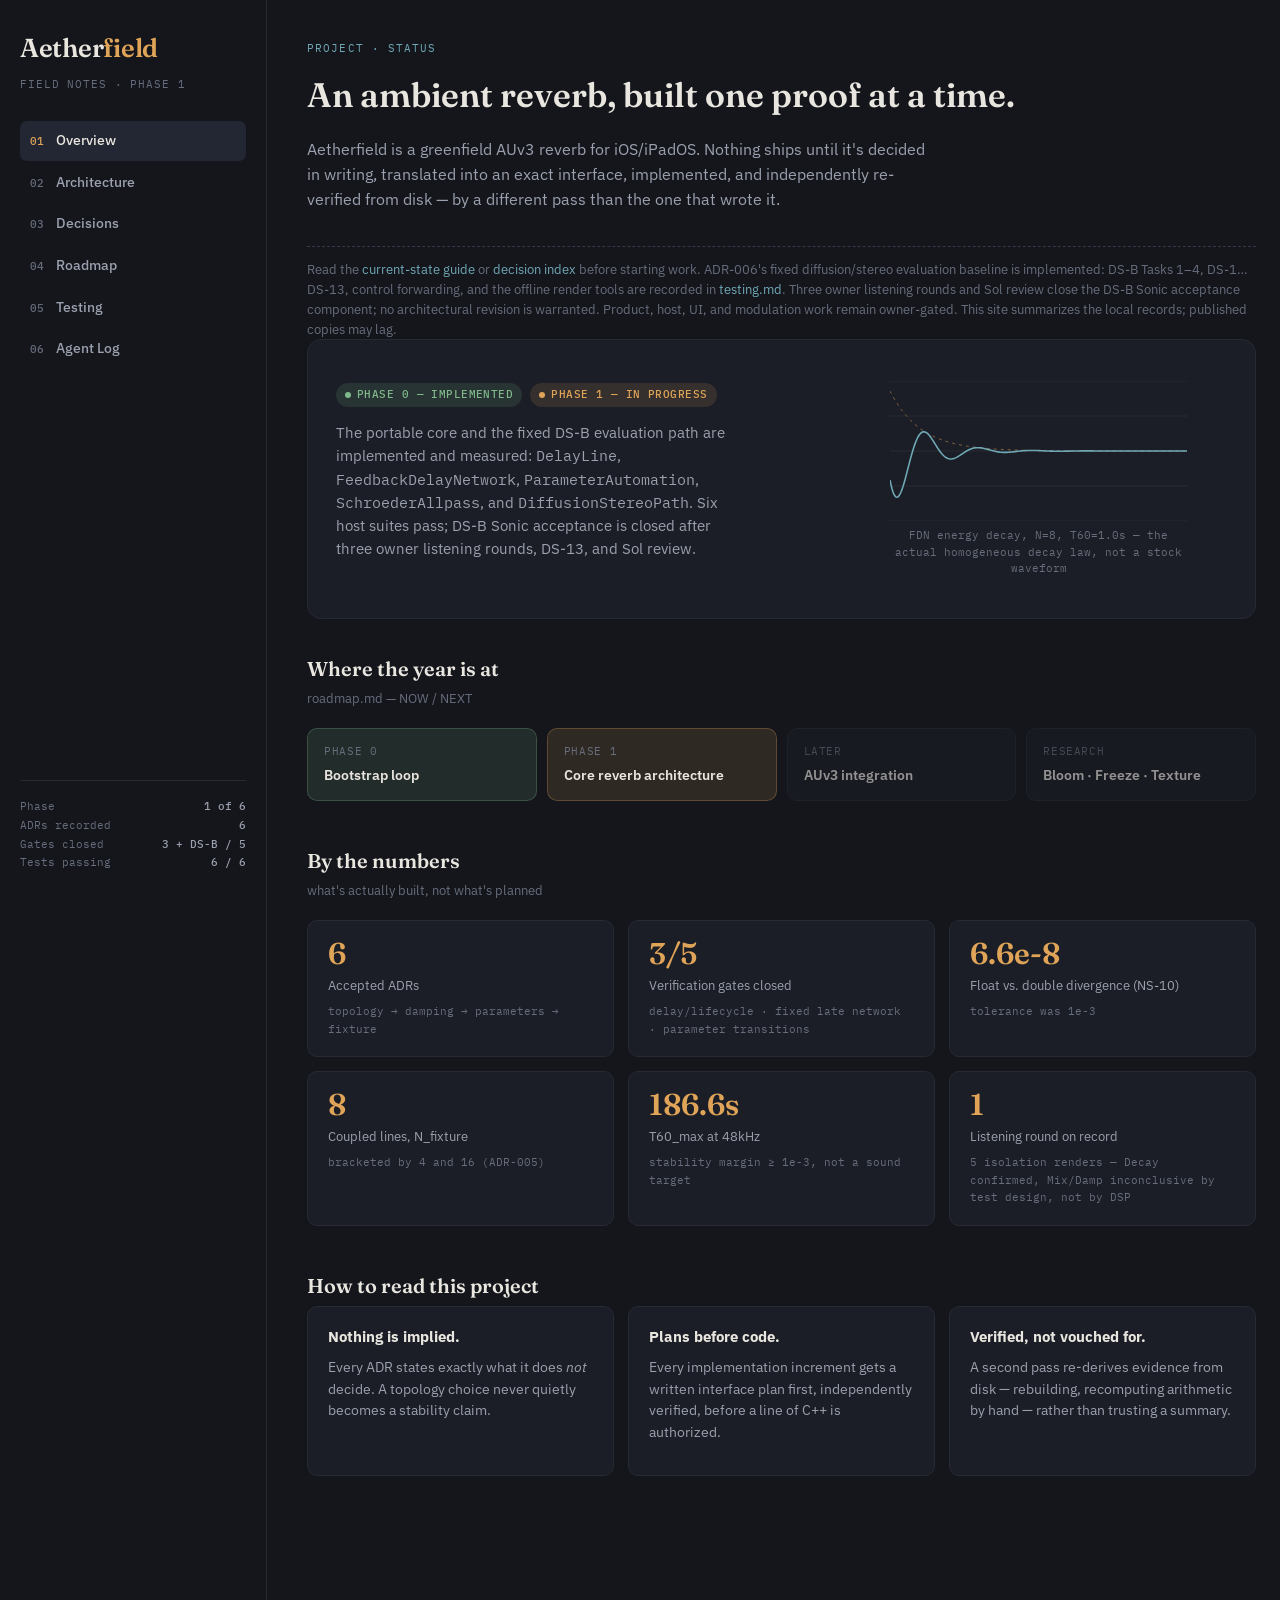
==== docs/site/index.html @ 1b927874 "docs: align gate progress labels" ====
<!doctype html><html><head><meta charset=utf8><meta name=viewport content="width=device-width,initial-scale=1,viewport-fit=cover"><style>:root{color-scheme:light;box-sizing:border-box;padding-top:env(safe-area-inset-top,0px);padding-bottom:env(safe-area-inset-bottom,0px)}html{scroll-padding-top:env(safe-area-inset-top,0px)}body{margin:0;padding:0;font:14px -apple-system,BlinkMacSystemFont,sans-serif;background:#faf9f5;color:#141413}img{max-width:100%}[hidden]:not([hidden=until-found i]){display:none!important}</style></head><body>
<title>Aetherfield Field Notes</title>
<style>
  @import url('https://fonts.googleapis.com/css2?family=Fraunces:opsz,wght@9..144,400..700&family=IBM+Plex+Sans:wght@400;500;600;700&family=IBM+Plex+Mono:wght@400;500;600&display=swap');

  :root {
    --bg: #14161c;
    --surface: #1b1e26;
    --surface-2: #232733;
    --border: #333949;
    --border-soft: #262a35;
    --text: #e9e6df;
    --text-dim: #9ba0ae;
    --text-faint: #676d7c;
    --accent: #e0a458;
    --accent-soft: #e0a45822;
    --accent-2: #6fa8b5;
    --accent-2-soft: #6fa8b522;
    --good: #7fb88a;
    --good-soft: #7fb88a22;
    --danger: #c97064;
    --danger-soft: #c9706422;
    --font-display: 'Fraunces', Georgia, serif;
    --font-body: 'IBM Plex Sans', -apple-system, BlinkMacSystemFont, sans-serif;
    --font-mono: 'IBM Plex Mono', 'SF Mono', Consolas, monospace;
  }

  /* This page commits to one dark, instrument-panel world; the palette above
     is the whole system, not a light-mode default swapped out. */

  * { box-sizing: border-box; }

  body {
    background: var(--bg);
    color: var(--text);
    font-family: var(--font-body);
    font-size: 15px;
    line-height: 1.6;
    padding: 0 16px;
    -webkit-font-smoothing: antialiased;
  }

  a { color: var(--accent-2); text-decoration: none; }
  a:hover { text-decoration: underline; }

  ::selection { background: var(--accent-soft); }

  code, .mono { font-family: var(--font-mono); }

  h1, h2, h3 { font-family: var(--font-display); font-weight: 600; text-wrap: balance; margin: 0; }

  .shell {
    max-width: 1280px;
    margin: 0 auto;
    display: grid;
    grid-template-columns: 250px 1fr;
    gap: 0;
    min-height: 100vh;
  }

  /* ---------- Sidebar ---------- */

  .sidebar {
    padding: 28px 20px 28px 4px;
    display: flex;
    flex-direction: column;
    gap: 28px;
    position: sticky;
    top: env(safe-area-inset-top, 0px);
    align-self: start;
    height: 100vh;
    overflow-y: auto;
  }

  .brand {
    display: flex;
    flex-direction: column;
    gap: 6px;
  }

  .brand .mark {
    font-family: var(--font-display);
    font-size: 26px;
    font-weight: 600;
    letter-spacing: -0.01em;
  }

  .brand .mark em {
    font-style: normal;
    color: var(--accent);
  }

  .brand .tag {
    font-family: var(--font-mono);
    font-size: 11px;
    color: var(--text-faint);
    text-transform: uppercase;
    letter-spacing: 0.08em;
  }

  nav.pages {
    display: flex;
    flex-direction: column;
    gap: 2px;
  }

  nav.pages button {
    all: unset;
    cursor: pointer;
    display: flex;
    align-items: baseline;
    gap: 10px;
    padding: 9px 10px;
    border-radius: 7px;
    color: var(--text-dim);
    font-size: 13.5px;
    font-weight: 500;
    transition: background 0.12s, color 0.12s;
  }

  nav.pages button .n {
    font-family: var(--font-mono);
    font-size: 11px;
    color: var(--text-faint);
    width: 16px;
  }

  nav.pages button:hover { background: var(--surface); color: var(--text); }
  nav.pages button[aria-current="true"] {
    background: var(--surface-2);
    color: var(--text);
  }
  nav.pages button[aria-current="true"] .n { color: var(--accent); }

  .sidebar-foot {
    margin-top: auto;
    font-family: var(--font-mono);
    font-size: 11px;
    color: var(--text-faint);
    line-height: 1.7;
    padding-top: 16px;
    border-top: 1px solid var(--border-soft);
  }

  .sidebar-foot .stat { display: flex; justify-content: space-between; gap: 8px; }
  .sidebar-foot .stat b { color: var(--text-dim); font-weight: 500; }

  /* ---------- Main ---------- */

  main {
    padding: 40px 8px 80px 40px;
    border-left: 1px solid var(--border-soft);
    min-width: 0;
  }

  .page { display: none; }
  .page.active { display: block; animation: rise 0.35s ease both; }

  @keyframes rise {
    from { opacity: 0; transform: translateY(6px); }
    to { opacity: 1; transform: translateY(0); }
  }
  @media (prefers-reduced-motion: reduce) {
    .page.active { animation: none; }
  }

  .eyebrow {
    font-family: var(--font-mono);
    font-size: 11px;
    text-transform: uppercase;
    letter-spacing: 0.1em;
    color: var(--accent-2);
    margin-bottom: 10px;
  }

  .page > h1 { font-size: 34px; margin-bottom: 10px; }
  .page > .lede { color: var(--text-dim); max-width: 62ch; font-size: 15.5px; margin-bottom: 34px; }

  section.block { margin-bottom: 44px; }
  section.block > h2 { font-size: 20px; margin-bottom: 4px; }
  section.block > .sub { color: var(--text-faint); font-size: 13px; margin-bottom: 18px; }

  /* ---------- Reusable bits ---------- */

  .pill {
    display: inline-flex;
    align-items: center;
    gap: 6px;
    font-family: var(--font-mono);
    font-size: 11px;
    font-weight: 500;
    padding: 3px 9px;
    border-radius: 100px;
    text-transform: uppercase;
    letter-spacing: 0.04em;
    white-space: nowrap;
  }
  .pill.good { background: var(--good-soft); color: var(--good); }
  .pill.pending { background: var(--accent-soft); color: var(--accent); }
  .pill.deferred { background: var(--danger-soft); color: var(--danger); }
  .pill.neutral { background: var(--surface-2); color: var(--text-dim); }
  .pill::before { content: ''; width: 6px; height: 6px; border-radius: 50%; background: currentColor; }

  .grid {
    display: grid;
    gap: 14px;
  }
  .grid.cols-3 { grid-template-columns: repeat(3, 1fr); }
  .grid.cols-2 { grid-template-columns: repeat(2, 1fr); }

  .card {
    background: var(--surface);
    border: 1px solid var(--border-soft);
    border-radius: 10px;
    padding: 18px 20px;
  }

  .stat-tile .num {
    font-family: var(--font-display);
    font-size: 30px;
    font-weight: 600;
    color: var(--accent);
    line-height: 1;
    margin-bottom: 6px;
    font-variant-numeric: tabular-nums;
  }
  .stat-tile .label { font-size: 12.5px; color: var(--text-dim); }
  .stat-tile .detail { font-family: var(--font-mono); font-size: 11px; color: var(--text-faint); margin-top: 8px; }

  table { width: 100%; border-collapse: collapse; font-size: 13.5px; }
  th {
    text-align: left;
    font-family: var(--font-mono);
    font-size: 10.5px;
    text-transform: uppercase;
    letter-spacing: 0.06em;
    color: var(--text-faint);
    font-weight: 500;
    padding: 0 12px 10px;
    border-bottom: 1px solid var(--border);
  }
  td { padding: 11px 12px; border-bottom: 1px solid var(--border-soft); vertical-align: top; }
  tr:last-child td { border-bottom: none; }
  .table-wrap { overflow-x: auto; border: 1px solid var(--border-soft); border-radius: 10px; background: var(--surface); }
  .table-wrap table { min-width: 560px; }

  /* ---------- Overview hero ---------- */

  .hero {
    background: var(--surface);
    border: 1px solid var(--border-soft);
    border-radius: 14px;
    padding: 26px 28px;
    margin-bottom: 34px;
    display: grid;
    grid-template-columns: 1.3fr 1fr;
    gap: 24px;
    align-items: center;
  }
  .hero-copy .status-line { display: flex; gap: 8px; align-items: center; margin-bottom: 14px; flex-wrap: wrap; }
  .hero-copy p { color: var(--text-dim); font-size: 14.5px; max-width: 46ch; }
  .hero canvas { width: 100%; height: 140px; display: block; }
  .hero-scope figcaption { font-family: var(--font-mono); font-size: 10.5px; color: var(--text-faint); margin-top: 6px; text-align: center; }

  /* ---------- ADR cards ---------- */

  .adr {
    border: 1px solid var(--border-soft);
    background: var(--surface);
    border-radius: 12px;
    padding: 20px 22px;
    margin-bottom: 14px;
  }
  .adr-head { display: flex; justify-content: space-between; align-items: baseline; gap: 14px; margin-bottom: 10px; flex-wrap: wrap; }
  .adr-head .id { font-family: var(--font-mono); color: var(--accent); font-size: 13px; font-weight: 600; }
  .adr-head h3 { font-size: 17px; flex: 1; min-width: 200px; }
  .adr .decision { font-size: 14px; color: var(--text); margin-bottom: 12px; }
  .adr .decision b { color: var(--accent-2); font-weight: 600; }
  .adr-meta { display: flex; gap: 18px; flex-wrap: wrap; font-family: var(--font-mono); font-size: 11.5px; color: var(--text-faint); }
  .adr-meta span b { color: var(--text-dim); font-weight: 500; }

  /* ---------- Roles ---------- */

  .roles { display: grid; grid-template-columns: repeat(4, 1fr); gap: 14px; }
  .role-card { border: 1px solid var(--border-soft); background: var(--surface); border-radius: 12px; padding: 18px; border-top: 3px solid var(--role-color, var(--accent)); }
  .role-card h3 { font-size: 16px; margin-bottom: 4px; }
  .role-card .role-tag { font-family: var(--font-mono); font-size: 10.5px; color: var(--text-faint); text-transform: uppercase; letter-spacing: 0.05em; margin-bottom: 10px; }
  .role-card p { font-size: 13px; color: var(--text-dim); margin: 0 0 12px; }
  .role-model {
    display: flex; align-items: center; justify-content: space-between; gap: 8px;
    font-family: var(--font-mono); font-size: 11px;
    background: var(--surface-2); border: 1px solid var(--border-soft);
    border-radius: 7px; padding: 7px 10px; margin-top: auto;
  }
  .role-model .m-name { color: var(--text); font-weight: 600; }
  .role-model .m-effort { color: var(--role-color, var(--accent)); font-size: 10px; text-transform: uppercase; letter-spacing: 0.04em; }
  .role-card { display: flex; flex-direction: column; }

  .mermaid { background: transparent !important; }

  /* ---------- Timeline (agent log) ---------- */

  .timeline { display: flex; flex-direction: column; }
  .tl-item {
    display: grid;
    grid-template-columns: 90px 20px 1fr;
    gap: 4px;
  }
  .tl-item .tl-date { font-family: var(--font-mono); font-size: 11px; color: var(--text-faint); padding-top: 3px; }
  .tl-rail { display: flex; flex-direction: column; align-items: center; }
  .tl-dot { width: 9px; height: 9px; border-radius: 50%; background: var(--accent-2); margin-top: 5px; flex-shrink: 0; }
  .tl-line { width: 1px; flex: 1; background: var(--border); margin-top: 2px; }
  .tl-item:last-child .tl-line { display: none; }
  .tl-body { padding-bottom: 22px; }
  .tl-body .title { font-size: 14px; font-weight: 500; margin-bottom: 6px; }
  .tl-body .roles-line { font-family: var(--font-mono); font-size: 11.5px; color: var(--text-faint); margin-bottom: 4px; }
  .tl-body .roles-line .sol { color: #c98ad9; }
  .tl-body .roles-line .terra { color: var(--accent-2); }
  .tl-body .roles-line .luna { color: var(--good); }
  .tl-body .roles-line .astra { color: var(--accent); }
  .tl-body .metrics { font-family: var(--font-mono); font-size: 11px; color: var(--text-faint); }
  .tl-body .commit {
    font-family: var(--font-mono);
    font-size: 10.5px;
    color: var(--text-faint);
    background: var(--surface-2);
    padding: 1px 6px;
    border-radius: 4px;
  }

  .phase-track { display: flex; gap: 10px; margin-bottom: 24px; }
  .phase-node { flex: 1; border-radius: 10px; padding: 14px 16px; border: 1px solid var(--border-soft); position: relative; }
  .phase-node.done { background: var(--good-soft); border-color: #7fb88a44; }
  .phase-node.active { background: var(--accent-soft); border-color: #e0a45844; }
  .phase-node.future { background: var(--surface); opacity: 0.6; }
  .phase-node .pn-label { font-family: var(--font-mono); font-size: 10.5px; text-transform: uppercase; letter-spacing: 0.06em; color: var(--text-faint); margin-bottom: 4px; }
  .phase-node .pn-title { font-size: 14px; font-weight: 600; }

  blockquote {
    margin: 14px 0;
    padding: 10px 16px;
    border-left: 2px solid var(--accent-2);
    background: var(--surface);
    color: var(--text-dim);
    font-size: 13.5px;
    border-radius: 0 8px 8px 0;
  }

  .note {
    font-size: 12.5px;
    color: var(--text-faint);
    border-top: 1px dashed var(--border);
    padding-top: 12px;
    margin-top: 18px;
  }

  /* ---------- Gate progress bar (roadmap) ---------- */

  .gate-progress { display: flex; gap: 6px; margin-bottom: 10px; }
  .gate-seg { flex: 1; height: 34px; border-radius: 7px; display: flex; align-items: center; justify-content: center;
    font-family: var(--font-mono); font-size: 10px; text-align: center; padding: 0 4px; line-height: 1.2; }
  .gate-seg.closed { background: var(--good-soft); color: var(--good); border: 1px solid #7fb88a44; }
  .gate-seg.partial { background: var(--accent-soft); color: var(--accent); border: 1px solid #e0a45844; }
  .gate-seg.open { background: var(--surface); color: var(--text-faint); border: 1px solid var(--border-soft); }
  .gate-progress-label { display: flex; justify-content: space-between; font-family: var(--font-mono); font-size: 10.5px; color: var(--text-faint); margin-bottom: 8px; }

  /* ---------- Decay-rate bars (testing) ---------- */

  .decay-bars { display: flex; align-items: flex-end; gap: 16px; height: 130px; padding: 0 6px 22px; position: relative; }
  .decay-bars .bar-col { flex: 1; display: flex; flex-direction: column; align-items: center; justify-content: flex-end; height: 100%; position: relative; }
  .decay-bars .bar { width: 100%; max-width: 46px; background: linear-gradient(180deg, var(--accent-2), var(--accent-2-soft)); border-radius: 5px 5px 0 0; }
  .decay-bars .bar-val { font-family: var(--font-mono); font-size: 10.5px; color: var(--text-dim); margin-bottom: 6px; }
  .decay-bars .bar-label { position: absolute; bottom: -20px; font-family: var(--font-mono); font-size: 10.5px; color: var(--text-faint); }

  /* ---------- Listening matrix (testing) ---------- */

  .listen-matrix { display: grid; grid-template-columns: repeat(5, 1fr); gap: 10px; }
  .listen-cell { border: 1px solid var(--border-soft); background: var(--surface); border-radius: 10px; padding: 12px 10px; text-align: center; }
  .listen-cell .lc-id { font-family: var(--font-mono); font-size: 10px; color: var(--text-faint); margin-bottom: 6px; }
  .listen-cell .lc-var { font-size: 12.5px; font-weight: 600; margin-bottom: 8px; }
  .listen-cell .lc-result { font-family: var(--font-mono); font-size: 10px; text-transform: uppercase; letter-spacing: 0.03em; padding: 3px 6px; border-radius: 5px; display: inline-block; }
  .listen-cell .lc-result.clear { background: var(--good-soft); color: var(--good); }
  .listen-cell .lc-result.subtle { background: var(--accent-soft); color: var(--accent); }
  .listen-cell.wide { grid-column: span 1; }

  @media (max-width: 860px) {
    .shell { grid-template-columns: 1fr; }
    .sidebar { position: relative; height: auto; padding: 20px 16px; }
    main { padding: 24px 4px 60px; border-left: none; border-top: 1px solid var(--border-soft); }
    .hero { grid-template-columns: 1fr; }
    .roles { grid-template-columns: repeat(2, 1fr); }
    .grid.cols-3 { grid-template-columns: 1fr 1fr; }
    .phase-track { flex-direction: column; }
    .listen-matrix { grid-template-columns: repeat(2, 1fr); }
    .decay-bars { gap: 8px; }
  }
  @media (max-width: 480px) {
    .roles { grid-template-columns: 1fr; }
    .grid.cols-3, .grid.cols-2 { grid-template-columns: 1fr; }
    .listen-matrix { grid-template-columns: 1fr 1fr; }
  }
</style>

<div class="shell">
  <aside class="sidebar">
    <div class="brand">
      <div class="mark">Aether<em>field</em></div>
      <div class="tag">Field Notes · Phase 1</div>
    </div>

    <nav class="pages" id="nav"></nav>

    <div class="sidebar-foot">
      <div class="stat"><span>Phase</span><b>1 of 6</b></div>
      <div class="stat"><span>ADRs recorded</span><b>6</b></div>
      <div class="stat"><span>Gates closed</span><b>3 + DS-B / 5</b></div>
      <div class="stat"><span>Tests passing</span><b>6 / 6</b></div>
    </div>
  </aside>

  <main>

    <!-- ============ OVERVIEW ============ -->
    <section class="page active" data-page="overview">
      <div class="eyebrow">Project · Status</div>
      <h1>An ambient reverb, built one proof at a time.</h1>
      <p class="lede">Aetherfield is a greenfield AUv3 reverb for iOS/iPadOS. Nothing ships until it's decided in writing, translated into an exact interface, implemented, and independently re-verified from disk — by a different pass than the one that wrote it.</p>

      <div class="note">Read the <a href="../start-here.md">current-state guide</a> or
        <a href="../decisions/index.md">decision index</a> before starting work.
        ADR-006's fixed diffusion/stereo evaluation baseline is implemented:
        DS-B Tasks 1–4, DS-1…DS-13, control forwarding, and the offline render
        tools are recorded in <a href="../testing.md">testing.md</a>. Three owner
        listening rounds and Sol review close the DS-B Sonic acceptance component;
        no architectural revision is warranted. Product, host, UI, and modulation
        work remain owner-gated.
        This site summarizes the local records; published copies may lag.</div>

      <div class="hero">
        <div class="hero-copy">
          <div class="status-line">
            <span class="pill good">Phase 0 — implemented</span>
            <span class="pill pending">Phase 1 — in progress</span>
          </div>
          <p>The portable core and the fixed DS-B evaluation path are implemented and measured: <code>DelayLine</code>, <code>FeedbackDelayNetwork</code>, <code>ParameterAutomation</code>, <code>SchroederAllpass</code>, and <code>DiffusionStereoPath</code>. Six host suites pass; DS-B Sonic acceptance is closed after three owner listening rounds, DS-13, and Sol review.</p>
        </div>
        <figure class="hero-scope">
          <canvas id="decayCanvas" width="600" height="280"></canvas>
          <figcaption>FDN energy decay, N=8, T60=1.0s — the actual homogeneous decay law, not a stock waveform</figcaption>
        </figure>
      </div>

      <section class="block">
        <h2>Where the year is at</h2>
        <div class="sub">roadmap.md — NOW / NEXT</div>
        <div class="phase-track">
          <div class="phase-node done">
            <div class="pn-label">Phase 0</div>
            <div class="pn-title">Bootstrap loop</div>
          </div>
          <div class="phase-node active">
            <div class="pn-label">Phase 1</div>
            <div class="pn-title">Core reverb architecture</div>
          </div>
          <div class="phase-node future">
            <div class="pn-label">Later</div>
            <div class="pn-title">AUv3 integration</div>
          </div>
          <div class="phase-node future">
            <div class="pn-label">Research</div>
            <div class="pn-title">Bloom · Freeze · Texture</div>
          </div>
        </div>
      </section>

      <section class="block">
        <h2>By the numbers</h2>
        <div class="sub">what's actually built, not what's planned</div>
        <div class="grid cols-3">
          <div class="card stat-tile">
            <div class="num">6</div>
            <div class="label">Accepted ADRs</div>
            <div class="detail">topology → damping → parameters → fixture</div>
          </div>
          <div class="card stat-tile">
            <div class="num">3/5</div>
            <div class="label">Verification gates closed</div>
            <div class="detail">delay/lifecycle · fixed late network · parameter transitions</div>
          </div>
          <div class="card stat-tile">
            <div class="num">6.6e-8</div>
            <div class="label">Float vs. double divergence (NS-10)</div>
            <div class="detail">tolerance was 1e-3</div>
          </div>
          <div class="card stat-tile">
            <div class="num">8</div>
            <div class="label">Coupled lines, N_fixture</div>
            <div class="detail">bracketed by 4 and 16 (ADR-005)</div>
          </div>
          <div class="card stat-tile">
            <div class="num">186.6s</div>
            <div class="label">T60_max at 48kHz</div>
            <div class="detail">stability margin ≥ 1e-3, not a sound target</div>
          </div>
          <div class="card stat-tile">
            <div class="num">1</div>
            <div class="label">Listening round on record</div>
            <div class="detail">5 isolation renders — Decay confirmed, Mix/Damp inconclusive by test design, not by DSP</div>
          </div>
        </div>
      </section>

      <section class="block">
        <h2>How to read this project</h2>
        <div class="grid cols-3">
          <div class="card">
            <b>Nothing is implied.</b>
            <p style="color:var(--text-dim); font-size:13.5px; margin-top:8px;">Every ADR states exactly what it does <em>not</em> decide. A topology choice never quietly becomes a stability claim.</p>
          </div>
          <div class="card">
            <b>Plans before code.</b>
            <p style="color:var(--text-dim); font-size:13.5px; margin-top:8px;">Every implementation increment gets a written interface plan first, independently verified, before a line of C++ is authorized.</p>
          </div>
          <div class="card">
            <b>Verified, not vouched for.</b>
            <p style="color:var(--text-dim); font-size:13.5px; margin-top:8px;">A second pass re-derives evidence from disk — rebuilding, recomputing arithmetic by hand — rather than trusting a summary.</p>
          </div>
        </div>
      </section>
    </section>

    <!-- ============ ARCHITECTURE ============ -->
    <section class="page" data-page="architecture">
      <div class="eyebrow">System · Roles</div>
      <h1>Four roles, one accountable line.</h1>
      <p class="lede">Astra, Sol, Terra and Luna are a division of responsibility, not a product name or a vendor binding — any capable model can execute a role, matched to what that role's mistakes would cost.</p>

      <section class="block">
        <h2>The roster</h2>
        <div class="sub">docs/architecture.md + AETHERFIELD_SPEC.md §7 — recommended model/effort mapping, current as of this writing, not a permanent binding</div>
        <div class="roles">
          <div class="role-card" style="--role-color:#e0a458">
            <h3>Astra</h3>
            <div class="role-tag">Technical director</div>
            <p>Orchestration, cross-domain synthesis, scope gatekeeping, reconciling the other three roles' outputs — not a uniformly narrow job.</p>
            <div class="role-model"><span class="m-name">Fable 5.1</span><span class="m-effort">Orchestration-matched</span></div>
          </div>
          <div class="role-card" style="--role-color:#c98ad9">
            <h3>Sol</h3>
            <div class="role-tag">Architect · critical review</div>
            <p>Makes the architectural, safety-consequential calls — topology, stability proofs, numerical bounds.</p>
            <div class="role-model"><span class="m-name">Opus 5</span><span class="m-effort">Highest</span></div>
          </div>
          <div class="role-card" style="--role-color:#6fa8b5">
            <h3>Terra</h3>
            <div class="role-tag">Default engineer</div>
            <p>Translates Sol's decisions into exact, buildable interfaces and implements them.</p>
            <div class="role-model"><span class="m-name">Sonnet 5</span><span class="m-effort">Standard</span></div>
          </div>
          <div class="role-card" style="--role-color:#7fb88a">
            <h3>Luna</h3>
            <div class="role-tag">Independent verification</div>
            <p>Rebuilds from a clean directory, re-derives arithmetic, checks claims against files on disk.</p>
            <div class="role-model"><span class="m-name">Haiku 4.5</span><span class="m-effort">Light / fast</span></div>
          </div>
        </div>
      </section>

      <section class="block">
        <h2>The decision pipeline</h2>
        <div class="sub">every implemented component takes the same four steps</div>
        <pre class="mermaid">
flowchart LR
  A["Sol decides<br/>(ADR, accepted)"] --> B["Terra plans<br/>(exact interface)"]
  B --> C["Luna verifies<br/>the plan"]
  C --> D{"Owner<br/>authorizes?"}
  D -- yes --> E["Terra implements"]
  E --> F["Luna independently<br/>rebuilds &amp; verifies"]
  F --> G["Owner authorizes<br/>the commit"]
  D -. no .-> H["Stays a plan"]
        </pre>
      </section>

      <section class="block">
        <h2>Current signal path</h2>
        <div class="sub">docs/architecture.md — solid = implemented, dashed = deferred</div>
        <pre class="mermaid">
flowchart LR
    TEST["Host tests"] --> DSP["C++ DSP library:<br/>GainProcessor, DelayLine,<br/>FeedbackDelayNetwork,<br/>ParameterAutomation"]
    RENDER["Offline renderers"] --> DSP
    DSP --> PCM["Processed samples"]
    PCM --> WRITER["Renderer-owned<br/>WAV writer"]
    WRITER --> WAV["PCM WAV artifact"]
    DIFF["DiffusionStereoPath:<br/>input/output diffusion + stereo taps"] --> DSP
    FUTURE["AUv3 integration<br/>(deferred)"] -.-> DSP
    UI["UI + parameter comms<br/>(deferred)"] -.-> FUTURE
        </pre>
      </section>

      <section class="block">
        <h2>What's deliberately absent</h2>
        <p style="color:var(--text-dim); font-size:14px; max-width:60ch;">Modulation of any kind, the AUv3 wrapper, presets, external DSP dependencies, and a product signal path. The fixed diffusion/stereo route is an implemented evaluation baseline, not authorization to ship host or product behavior.</p>
      </section>
    </section>

    <!-- ============ DECISIONS ============ -->
    <section class="page" data-page="decisions">
      <div class="eyebrow">Architecture · Decision Records</div>
      <h1>Six decisions, with implementation tracked separately.</h1>
      <p class="lede">Durable architectural memory. Each ADR states its alternatives, what it decided and why, and — just as deliberately — what it refuses to decide yet.</p>

      <div class="adr">
        <div class="adr-head">
          <span class="id">ADR-001</span>
          <h3>Portable C++ host loop; AUv3 framework deferred</h3>
          <span class="pill good">Accepted</span>
        </div>
        <div class="decision">Use <b>C++20 + CMake</b> for a portable static DSP library, CTest, and an offline WAV renderer — no third-party DSP dependency. The eventual AUv3 wrapper framework (native Apple APIs vs. JUCE) stays open.</div>
        <div class="adr-meta"><span><b>Rejected:</b> Xcode-only, SPM, JUCE-now</span><span><b>Why:</b> prove the engineering loop before committing to a deployment framework</span></div>
      </div>

      <div class="adr">
        <div class="adr-head">
          <span class="id">ADR-002</span>
          <h3>Late reverb network: FDN, orthogonal matrix, per-line damping</h3>
          <span class="pill good">Accepted</span>
        </div>
        <div class="decision">A <b>Feedback Delay Network</b> with a normalized Hadamard matrix beats Schroeder/Moorer comb+allpass, an allpass diffusion tank, and a general waveguide network — on echo-density growth, provable stability, and per-line frequency-dependent decay.</div>
        <div class="adr-meta"><span><b>Rejected:</b> comb+allpass, diffusion tank, general waveguide</span><span><b>Proves:</b> ‖ΓA‖₂ ≤ max(gᵢ) &lt; 1, for any delay lengths</span><span><b>Explicitly not proven:</b> that it sounds good, or that N=8 is final</span></div>
      </div>

      <div class="adr">
        <div class="adr-head">
          <span class="id">ADR-003</span>
          <h3>Damping filter, denormal handling, full-network lifecycle</h3>
          <span class="pill good">Accepted</span>
        </div>
        <div class="decision">A unity-DC-gain one-pole damping filter, bounded-real <b>by construction</b>. Denormals handled by a deterministic <code>ε = 1e-20</code> cutoff, not by relying on ARM's per-thread <code>FPCR.FZ</code> (which a host-created render thread doesn't inherit).</div>
        <div class="adr-meta"><span><b>Rejected:</b> first-order shelf, additive dither noise</span><span><b>Guarantees:</b> exact silence in bounded time</span><span><b>Names:</b> NS-1…NS-11, the fixed-network test gate</span></div>
      </div>

      <div class="adr">
        <div class="adr-head">
          <span class="id">ADR-004</span>
          <h3>Initial parameters: Mix, Decay, Damp — and the automation/modulation line</h3>
          <span class="pill good">Accepted</span>
        </div>
        <div class="decision">Three controls only. Decay is exponential (constant-JND), Damp is linear-dB, Mix is equal-power. A single-writer/single-reader atomic transport with a 20ms linear ramp — <b>automation is proven safe; modulation remains prohibited</b>, because no accepted control can reach the delay lengths or the matrix.</div>
        <div class="adr-meta"><span><b>Deferred:</b> Size, pre-delay, Mod Depth/Rate — 10 candidates in total</span><span><b>Names:</b> PT-1…PT-9, the parameter-transition test gate</span></div>
      </div>

      <div class="adr">
        <div class="adr-head">
          <span class="id">ADR-005</span>
          <h3>S2 fixture: line count and the concrete delay-length set</h3>
          <span class="pill good">Accepted</span>
        </div>
        <div class="decision">Broke ADR-002's own deadlock — "defer N to measured evidence" needs the network built to measure it. Splits <b>N_fixture = 8</b> (decided, for testing) from <b>N_product</b> (still deferred). Delay lengths: 8 primes, geometrically spaced 27–81ms, nearest-prime snapped, co-primality checked by direct gcd.</div>
        <div class="adr-meta"><span><b>Fixture (48kHz):</b> 1297, 1511, 1777, 2069, 2423, 2843, 3323, 3889 samples</span><span><b>Honest finding:</b> Schroeder-Logan density criterion holds only to T60≈2.66s, not indefinitely</span></div>
      </div>

      <div class="adr">
        <div class="adr-head">
          <span class="id">ADR-006</span>
          <h3>Input diffusion and stereo extraction</h3>
          <span class="pill good">Implemented evaluation baseline</span>
        </div>
        <div class="decision">The fixed allpass, normalized-injection and
          interleaved-tap route is implemented as an evaluation baseline. DS-B
          Tasks 1–4, DS-1…DS-13, owner-authorized Mix/Decay/Damp forwarding, and
          offline render tools are complete. Three listening rounds and Sol review
          close its Sonic acceptance component; this authorizes no product, host,
          UI, or modulation work.</div>
        <div class="adr-meta"><a href="../decisions/ADR-006-diffusion-stereo.md">Full ADR</a>
          <a href="../phases/phase1-ds-review.md">Readiness review</a></div>
      </div>
      <p><a href="../decisions/index.md">All ADR summaries, metadata and full records</a></p>

      <div class="note">Three task plans followed the same rigor without needing a fresh ADR — all now in <code>docs/phases/</code> (moved there from <code>docs/</code> root to keep the durable documents from bloating): <code>phase1-s1-plan.md</code> (<code>DelayLine</code>), <code>phase1-s2-plan.md</code> (<code>FeedbackDelayNetwork</code>), and <code>phase1-pt-plan.md</code> (<code>ParameterAutomation</code>) — each a Terra-authored translation of already-decided math, each independently verified by Luna before implementation, each now marked implemented in place rather than deleted or rewritten after the fact.</div>
    </section>

    <!-- ============ ROADMAP ============ -->
    <section class="page" data-page="roadmap">
      <div class="eyebrow">Roadmap · Verification Gates</div>
      <h1>What's authorized is exactly what's tested.</h1>
      <p class="lede">The roadmap authorizes no work beyond the active milestone. Three primary gates are closed; the DS-B component of Sonic acceptance is closed, while modulation has not started.</p>

      <section class="block">
        <h2>Gate progress</h2>
        <div class="sub">docs/testing.md — five gates, in order</div>
        <div class="gate-progress-label"><span>Delay/lifecycle</span><span>Fixed network</span><span>Parameters</span><span>Modulation</span><span>Sonic acceptance</span></div>
        <div class="gate-progress">
          <div class="gate-seg closed">Closed</div>
          <div class="gate-seg closed">Closed</div>
          <div class="gate-seg closed">Closed</div>
          <div class="gate-seg open">Not started</div>
          <div class="gate-seg partial">DS-B closed</div>
        </div>
      </section>

      <section class="block">
        <h2>The five gates</h2>
        <div class="sub">docs/testing.md — each gate closes only on independently-verified evidence</div>
        <div class="table-wrap">
          <table>
            <thead><tr><th>Gate</th><th>Covers</th><th>Status</th></tr></thead>
            <tbody>
              <tr><td>Delay / lifecycle skeleton</td><td>Impulse position, wraparound, buffer safety, alloc-only-at-prepare</td><td><span class="pill good">Closed</span></td></tr>
              <tr><td>Fixed late network (NS-1…NS-11)</td><td>Matrix orthogonality, bounded-realness, decay law, denormal cost, determinism</td><td><span class="pill good">Closed</span></td></tr>
              <tr><td>Parameter transitions (PT-1…PT-9)</td><td>Endpoint exactness, torn reads, retargeting, no allocation on render path</td><td><span class="pill good">Closed</span></td></tr>
              <tr><td>Modulation experiment</td><td>Fixed baseline retained, worst-case combinations, explicit approval to enable</td><td><span class="pill deferred">Not started</span></td></tr>
              <tr><td>Sonic acceptance</td><td>Peak/RMS/decay/stereo measurements + human listening review</td><td><span class="pill pending">DS-B component closed — three owner rounds, DS-13, and Sol review; S2/PT notes were not carried further</span></td></tr>
            </tbody>
          </table>
        </div>
      </section>

      <section class="block">
        <h2>NOW → NEXT → LATER</h2>
        <div class="grid cols-3">
          <div class="card">
            <div class="pill good" style="margin-bottom:10px;">Now — done</div>
            <b>Phase 0: bootstrap loop</b>
            <p style="color:var(--text-dim); font-size:13px; margin-top:8px;">CODE → BUILD → TEST → RENDER → INSPECT, proven on a trivial gain fixture.</p>
          </div>
          <div class="card">
            <div class="pill good" style="margin-bottom:10px;">Next — owner decision</div>
            <b>AUv3 integration comparison</b>
            <p style="color:var(--text-dim); font-size:13px; margin-top:8px;">Compare native Apple APIs and JUCE on documentation evidence only; no wrapper, UI, dependency, or host/device claim is authorized.</p>
          </div>
          <div class="card">
            <div class="pill neutral" style="margin-bottom:10px;">Later</div>
            <b>Product integration and behavior</b>
            <p style="color:var(--text-dim); font-size:13px; margin-top:8px;">The DS-B evaluation baseline is closed. AUv3 implementation, UI, modulation, and product behavior still require explicit owner authorization.</p>
          </div>
        </div>
      </section>

      <section class="block">
        <h2>Explicitly not planned</h2>
        <blockquote>Speculative plugin/UI directories, production parameter trees, preset libraries, CI machinery without demonstrated need, and copied proprietary algorithms — rejected for Phase 0 because they don't help prove the engineering loop.</blockquote>
        <blockquote>CLAP support — an additional plugin format, not a substitute for the specified AUv3 target. Reconsider only if desktop CLAP becomes an explicit product objective.</blockquote>
      </section>
    </section>

    <!-- ============ TESTING ============ -->
    <section class="page" data-page="testing">
      <div class="eyebrow">Evidence · Not Vouching</div>
      <h1>Measured, or marked unmeasured — never assumed.</h1>
      <p class="lede">testing.md's own rule, applied everywhere in this project: a missing measurement is unmeasured, never a pass. Every claim below traces to a rerun-able command.</p>

      <section class="block">
        <h2>What's implemented and verified today</h2>
        <div class="grid cols-3">
          <div class="card">
            <div class="adr-head" style="margin-bottom:8px;"><span class="id" style="color:var(--accent-2);">DelayLine</span><span class="pill good">S1</span></div>
            <p style="color:var(--text-dim); font-size:13.5px;">One fixed-length line: <code>y[n] = x[n−N]</code>. 9 named tests: exact impulse position, wraparound, rejected invalid preparation, allocation only at <code>prepare()</code>.</p>
          </div>
          <div class="card">
            <div class="adr-head" style="margin-bottom:8px;"><span class="id" style="color:var(--accent-2);">FeedbackDelayNetwork</span><span class="pill good">S2</span></div>
            <p style="color:var(--text-dim); font-size:13.5px;">8 coupled lines, Hadamard matrix, per-line damping. 11 named tests, NS-1…NS-11 — orthogonality, bounded-realness, margin, decay law, worst-case stress.</p>
          </div>
          <div class="card">
            <div class="adr-head" style="margin-bottom:8px;"><span class="id" style="color:var(--accent-2);">ParameterAutomation</span><span class="pill good">PT</span></div>
            <p style="color:var(--text-dim); font-size:13.5px;">Mix/Decay/Damp, lock-free transport, 20ms ramp. 9 named tests, PT-1…PT-9 — endpoint exactness, torn reads, retargeting stress, zero-allocation render path.</p>
          </div>
        </div>
      </section>

      <section class="block">
        <h2>Headline numbers from the test suites</h2>
        <div class="grid cols-3">
          <div class="card stat-tile">
            <div class="num">23.56×</div>
            <div class="label">NS-7 peak, worst-case stress</div>
            <div class="detail">identical across all 5 block partitions — partition-independence confirmed</div>
          </div>
          <div class="card stat-tile">
            <div class="num">1.18M</div>
            <div class="label">Samples to sustained silence (NS-8)</div>
            <div class="detail">≈24.5s after a full-scale impulse at T60=4s</div>
          </div>
          <div class="card stat-tile">
            <div class="num">6.6e-8</div>
            <div class="label">Float vs. double divergence (NS-10)</div>
            <div class="detail">tolerance was 1e-3 — three orders of magnitude to spare</div>
          </div>
        </div>
      </section>

      <section class="block">
        <h2>Historical: S2/PT Sonic acceptance round 1</h2>
        <div class="sub">the impulse render's own measured decay, plus the owner's first listening pass</div>

        <p style="color:var(--text-dim); font-size:13.5px; margin-bottom:14px;">A single deterministic impulse response (N=8, Decay=0.6 → T60₀=3.056s, Damp=0.3) was rendered and its RMS measured in 1-second windows — real audio, not a unit test:</p>
        <div class="decay-bars">
          <div class="bar-col"><div class="bar-val">867</div><div class="bar" style="height:100%"></div><div class="bar-label">0–1s</div></div>
          <div class="bar-col"><div class="bar-val">84</div><div class="bar" style="height:22%"></div><div class="bar-label">1–2s</div></div>
          <div class="bar-col"><div class="bar-val">7.5</div><div class="bar" style="height:6%"></div><div class="bar-label">2–3s</div></div>
          <div class="bar-col"><div class="bar-val">0.7</div><div class="bar" style="height:2%"></div><div class="bar-label">3–4s</div></div>
        </div>
        <p style="color:var(--text-faint); font-size:12px; margin-top:20px; margin-bottom:24px;">≈20 dB/s measured decay, matching the T60₀=3.056s setting's theoretical −19.6dB/s rate. End-to-end confirmation the decay law holds in rendered audio, not only in the unit test suite — a numeric check, not a listening judgment.</p>

        <p style="color:var(--text-dim); font-size:13.5px; margin-bottom:14px;">Five follow-up renders isolated one control each; the owner listened to all five:</p>
        <div class="listen-matrix">
          <div class="listen-cell"><div class="lc-id">01</div><div class="lc-var">Baseline</div><span class="lc-result subtle">Reference</span></div>
          <div class="listen-cell"><div class="lc-id">02</div><div class="lc-var">Damp off</div><span class="lc-result subtle">Subtle</span></div>
          <div class="listen-cell"><div class="lc-id">03</div><div class="lc-var">Short decay</div><span class="lc-result clear">Clear</span></div>
          <div class="listen-cell"><div class="lc-id">04</div><div class="lc-var">Long decay</div><span class="lc-result clear">Clear</span></div>
          <div class="listen-cell"><div class="lc-id">05</div><div class="lc-var">Mix blend</div><span class="lc-result subtle">Inconclusive</span></div>
        </div>
        <p style="color:var(--text-faint); font-size:12px; margin-top:14px;">Decay length (03 vs. 04) was unambiguous — the ear and the number agree. Mix (01 vs. 05) and Damp (01 vs. 02) were inconclusive, traced to identified test-design issues (a single-sample dry impulse masked by per-file normalization; a moderate 14.4dB damping setting compared without instant A/B toggling) — not DSP defects. These are historical S2/PT notes; the separate DS-B component was later closed after three listening rounds, DS-13, and Sol review.</p>
      </section>

      <section class="block">
        <h2>What this deliberately does not claim</h2>
        <blockquote>"Sonic quality is explicitly not claimed at S2 — any listening note taken at S2 is an observation, not an acceptance." <span style="color:var(--text-faint);">— ADR-002</span></blockquote>
        <blockquote>The S2 fixture's onset is <b>structurally certain</b> to sound like sparse, discrete echoes — no pre-delay, no diffusion exists yet. This is exactly what round 1's listening found; it is a property of the fixture, not evidence against the topology.</blockquote>
        <p style="font-size:13px; color:var(--text-faint); margin-top:14px;">Implementation-time corrections are documented rather than hidden throughout: S2's delay-line capacity design and missing coefficient accessors (fixed), and PT's endpoint bit-exactness requirement and two vacuous-comparison test bugs (also fixed, caught by noticing an implausible exact-zero result rather than trusting a green checkmark). All recorded in their respective plan documents in <code>docs/phases/</code>, not silently patched.</p>
      </section>
    </section>

    <!-- ============ WORKFLOW ============ -->
    <section class="page" data-page="workflow">
      <div class="eyebrow">Agent Log · Session Handoff</div>
      <h1>Every session, cold, and back up to speed.</h1>
      <p class="lede">docs/agent-log.md is a derived index, not a new source of truth — every row traces to a real commit and a real, harness-reported number, or is left blank rather than guessed at.</p>

      <section class="block">
        <h2>Resuming cold</h2>
        <div class="sub">AETHERFIELD_SPEC.md §25 — the read order any tool or human follows</div>
        <div class="grid cols-3">
          <div class="card"><b>1 · README</b><p style="color:var(--text-dim); font-size:13px; margin-top:6px;">Current one-paragraph status.</p></div>
          <div class="card"><b>2 · Roadmap</b><p style="color:var(--text-dim); font-size:13px; margin-top:6px;">What's authorized vs. merely planned.</p></div>
          <div class="card"><b>3 · Decisions</b><p style="color:var(--text-dim); font-size:13px; margin-top:6px;">The accepted design, most recent ADRs first.</p></div>
        </div>
      </section>

      <section class="block">
        <h2>The last twelve milestones</h2>
        <div class="sub">who touched it, at what model tier, with what independently-measured cost</div>
        <div class="timeline" id="timeline"></div>
      </section>

      <section class="block">
        <h2>On tooling</h2>
        <p style="color:var(--text-dim); font-size:13.5px; max-width:60ch;">The project has run on more than one coding tool — a 2026-09-16 commit records switching this agent roster onto Claude models "in place of the prior tool's stack, to spread usage across both tools." Which tool produced the very first bootstrap commit isn't independently confirmable from tracked history, and the log says so plainly rather than guessing.</p>
      </section>
    </section>

  </main>
</div>

<script>
(function () {
  'use strict';

  var PAGES = [
    { id: 'overview', label: 'Overview' },
    { id: 'architecture', label: 'Architecture' },
    { id: 'decisions', label: 'Decisions' },
    { id: 'roadmap', label: 'Roadmap' },
    { id: 'testing', label: 'Testing' },
    { id: 'workflow', label: 'Agent Log' }
  ];

  var nav = document.getElementById('nav');
  PAGES.forEach(function (p, i) {
    var btn = document.createElement('button');
    btn.dataset.target = p.id;
    btn.innerHTML = '<span class="n">' + String(i + 1).padStart(2, '0') + '</span><span>' + p.label + '</span>';
    btn.addEventListener('click', function () { goTo(p.id); });
    nav.appendChild(btn);
  });

  function goTo(id) {
    document.querySelectorAll('.page').forEach(function (el) {
      el.classList.toggle('active', el.dataset.page === id);
    });
    document.querySelectorAll('#nav button').forEach(function (b) {
      b.setAttribute('aria-current', b.dataset.target === id ? 'true' : 'false');
    });
    try { localStorage.setItem('aetherfield-docs-page', id); } catch (e) {}
    window.scrollTo(0, 0);
  }

  var initial = 'overview';
  try {
    var saved = localStorage.getItem('aetherfield-docs-page');
    if (saved && PAGES.some(function (p) { return p.id === saved; })) initial = saved;
  } catch (e) {}
  goTo(initial);

  // ---- Decay-curve hero: the real ADR-002/003 homogeneous decay law,
  // gamma^n where gamma = 10^(-3/(fs*T60)), drawn as an actual signal, not
  // a decorative waveform.
  var canvas = document.getElementById('decayCanvas');
  if (canvas && canvas.getContext) {
    var ctx = canvas.getContext('2d');
    var dpr = window.devicePixelRatio || 1;
    var cssW = canvas.clientWidth || 600, cssH = canvas.clientHeight || 140;
    canvas.width = cssW * dpr;
    canvas.height = cssH * dpr;
    ctx.scale(dpr, dpr);

    var fs = 48000, T60 = 1.0;
    var gamma = Math.pow(10, -3 / (fs * T60));
    var totalSamples = fs * 1.4;
    var w = cssW, h = cssH;
    var mid = h / 2;

    function draw(t) {
      ctx.clearRect(0, 0, w, h);

      // faint grid
      ctx.strokeStyle = 'rgba(255,255,255,0.06)';
      ctx.lineWidth = 1;
      for (var gy = 0; gy <= 4; gy++) {
        var y = (h / 4) * gy;
        ctx.beginPath(); ctx.moveTo(0, y); ctx.lineTo(w, y); ctx.stroke();
      }

      // envelope (dashed)
      ctx.strokeStyle = 'rgba(224,164,88,0.5)';
      ctx.setLineDash([3, 4]);
      ctx.lineWidth = 1;
      ctx.beginPath();
      for (var x = 0; x <= w; x++) {
        var n = (x / w) * totalSamples;
        var env = Math.pow(gamma, n);
        var y2 = mid - env * (mid - 10);
        if (x === 0) ctx.moveTo(x, y2); else ctx.lineTo(x, y2);
      }
      ctx.stroke();
      ctx.setLineDash([]);

      // decaying oscillation, phase-swept for a subtle "alive" feel
      ctx.strokeStyle = '#6fa8b5';
      ctx.lineWidth = 1.6;
      ctx.beginPath();
      var freq = 5.5;
      for (var x2 = 0; x2 <= w; x2++) {
        var n2 = (x2 / w) * totalSamples;
        var env2 = Math.pow(gamma, n2);
        var phase = (x2 / w) * Math.PI * 2 * freq + t;
        var y3 = mid + Math.sin(phase) * env2 * (mid - 10);
        if (x2 === 0) ctx.moveTo(x2, y3); else ctx.lineTo(x2, y3);
      }
      ctx.stroke();
    }

    var reduceMotion = window.matchMedia && window.matchMedia('(prefers-reduced-motion: reduce)').matches;
    if (reduceMotion) {
      draw(0);
    } else {
      var start = null;
      function frame(ts) {
        if (!start) start = ts;
        var t = (ts - start) / 4000;
        draw(t);
        requestAnimationFrame(frame);
      }
      requestAnimationFrame(frame);
    }
  }

  // ---- Agent log timeline ----
  var LOG = [
    { date: '2026-09-16', title: 'Resolve Xcode license blocker; record Phase 1 validation gates', roles: [['Luna','luna']], metrics: 'No metrics recorded', commit: '43db7a9' },
    { date: '2026-09-16', title: 'ADR-002: decide reverb topology; plan S1 skeleton', roles: [['Sol · Opus','sol'],['Terra · Sonnet','terra'],['Luna · Haiku','luna']], metrics: 'No metrics recorded', commit: 'c4cd61a' },
    { date: '2026-09-16', title: 'ADR-003: damping, denormal handling, full-network lifecycle', roles: [['Sol · Opus','sol'],['Luna · Haiku','luna']], metrics: 'No metrics recorded', commit: 'f852f79' },
    { date: '2026-09-16', title: 'ADR-004: initial parameter surface + automation boundary', roles: [['Sol · Opus','sol'],['Luna · Haiku','luna']], metrics: 'No metrics recorded', commit: '27f8e75' },
    { date: '2026-09-16', title: 'Consolidate NS/PT verification cases into one spec', roles: [['Terra · Sonnet','terra'],['Luna · Haiku','luna']], metrics: 'No metrics recorded', commit: '8ecf15b' },
    { date: '2026-09-16', title: 'Mark Phase 1 exit criteria met; implementation still unauthorized', roles: [['Astra','astra']], metrics: 'No metrics recorded', commit: 'adba640' },
    { date: '2026-09-16', title: 'S1: implement DelayLine + agent-log / handoff protocol', roles: [['Terra · Sonnet 5','terra'],['Luna · Haiku','luna']], metrics: 'Luna: 43,571 tok · 14 calls · 83.4s', commit: '61143c7' },
    { date: '2026-09-16', title: 'ADR-005: S2 fixture line count + delay-length set', roles: [['Sol · Opus','sol'],['Luna · Haiku','luna']], metrics: 'Sol: 200,645 tok · 47 calls · 949.6s · Luna: 95,150 tok · 20 calls · 216.5s', commit: '0c2a413' },
    { date: '2026-09-16', title: 'S2 task plan: FeedbackDelayNetwork interface, NS-1..11 mapping', roles: [['Terra · Sonnet 5','terra'],['Luna · Haiku','luna']], metrics: 'Luna: 104,600 tok · 18 calls · 145.6s', commit: '7119779' },
    { date: '2026-09-16', title: 'S2: implement FeedbackDelayNetwork + DelayLine peek()/push()', roles: [['Terra · Sonnet 5','terra'],['Luna · Haiku','luna']], metrics: 'Luna: 112,211 tok · 29 calls · 160.1s', commit: 'd532f3e' },
    { date: '2026-09-17', title: 'Parameter-transitions task plan: ParameterAutomation interface', roles: [['Terra · Sonnet 5','terra'],['Luna · Haiku','luna']], metrics: 'Luna: 110,066 tok · 28 calls · 157.2s', commit: 'b3e9fb0' },
    { date: '2026-09-17', title: 'PT: implement ParameterAutomation + 3 additive FeedbackDelayNetwork methods', roles: [['Terra · Sonnet 5','terra'],['Luna · Haiku','luna']], metrics: 'Luna: 108,910 tok · 40 calls · 195.4s', commit: 'cfdd951' },
    { date: '2026-09-17', title: 'Sonic acceptance: first impulse render of S2+PT (impulse component only)', roles: [['Terra · Sonnet 5','terra'],['Luna · Haiku','luna']], metrics: 'Luna: 62,800 tok · 33 calls · 185.5s', commit: '95a8c68' },
    { date: '2026-09-17', title: 'Record round-1 owner listening notes; render tool CLI args', roles: [['Terra · Sonnet 5','terra']], metrics: 'No subagent — owner supplied the listening judgments directly', commit: '84f6c66' },
    { date: '2026-09-17', title: 'Move phase-plan docs into docs/phases/ to avoid doc bloat', roles: [['Terra · Sonnet 5','terra']], metrics: 'No metrics recorded', commit: '0b4d8f0' },
    { date: '2026-09-17', title: 'Record recommended Astra/Sol/Terra/Luna model + effort mapping', roles: [['Terra · Sonnet 5','terra']], metrics: 'No metrics recorded', commit: '42c725b' }
  ];

  var tl = document.getElementById('timeline');
  LOG.slice().reverse().forEach(function (item) {
    var el = document.createElement('div');
    el.className = 'tl-item';
    var rolesHtml = item.roles.map(function (r) {
      return '<span class="' + r[1] + '">' + r[0] + '</span>';
    }).join(' &middot; ');
    el.innerHTML =
      '<div class="tl-date">' + item.date + '</div>' +
      '<div class="tl-rail"><div class="tl-dot"></div><div class="tl-line"></div></div>' +
      '<div class="tl-body">' +
        '<div class="title">' + item.title + '</div>' +
        '<div class="roles-line">' + rolesHtml + '</div>' +
        '<div class="metrics">' + item.metrics + ' <span class="commit">' + item.commit + '</span></div>' +
      '</div>';
    tl.appendChild(el);
  });
})();
</script>

</body></html>
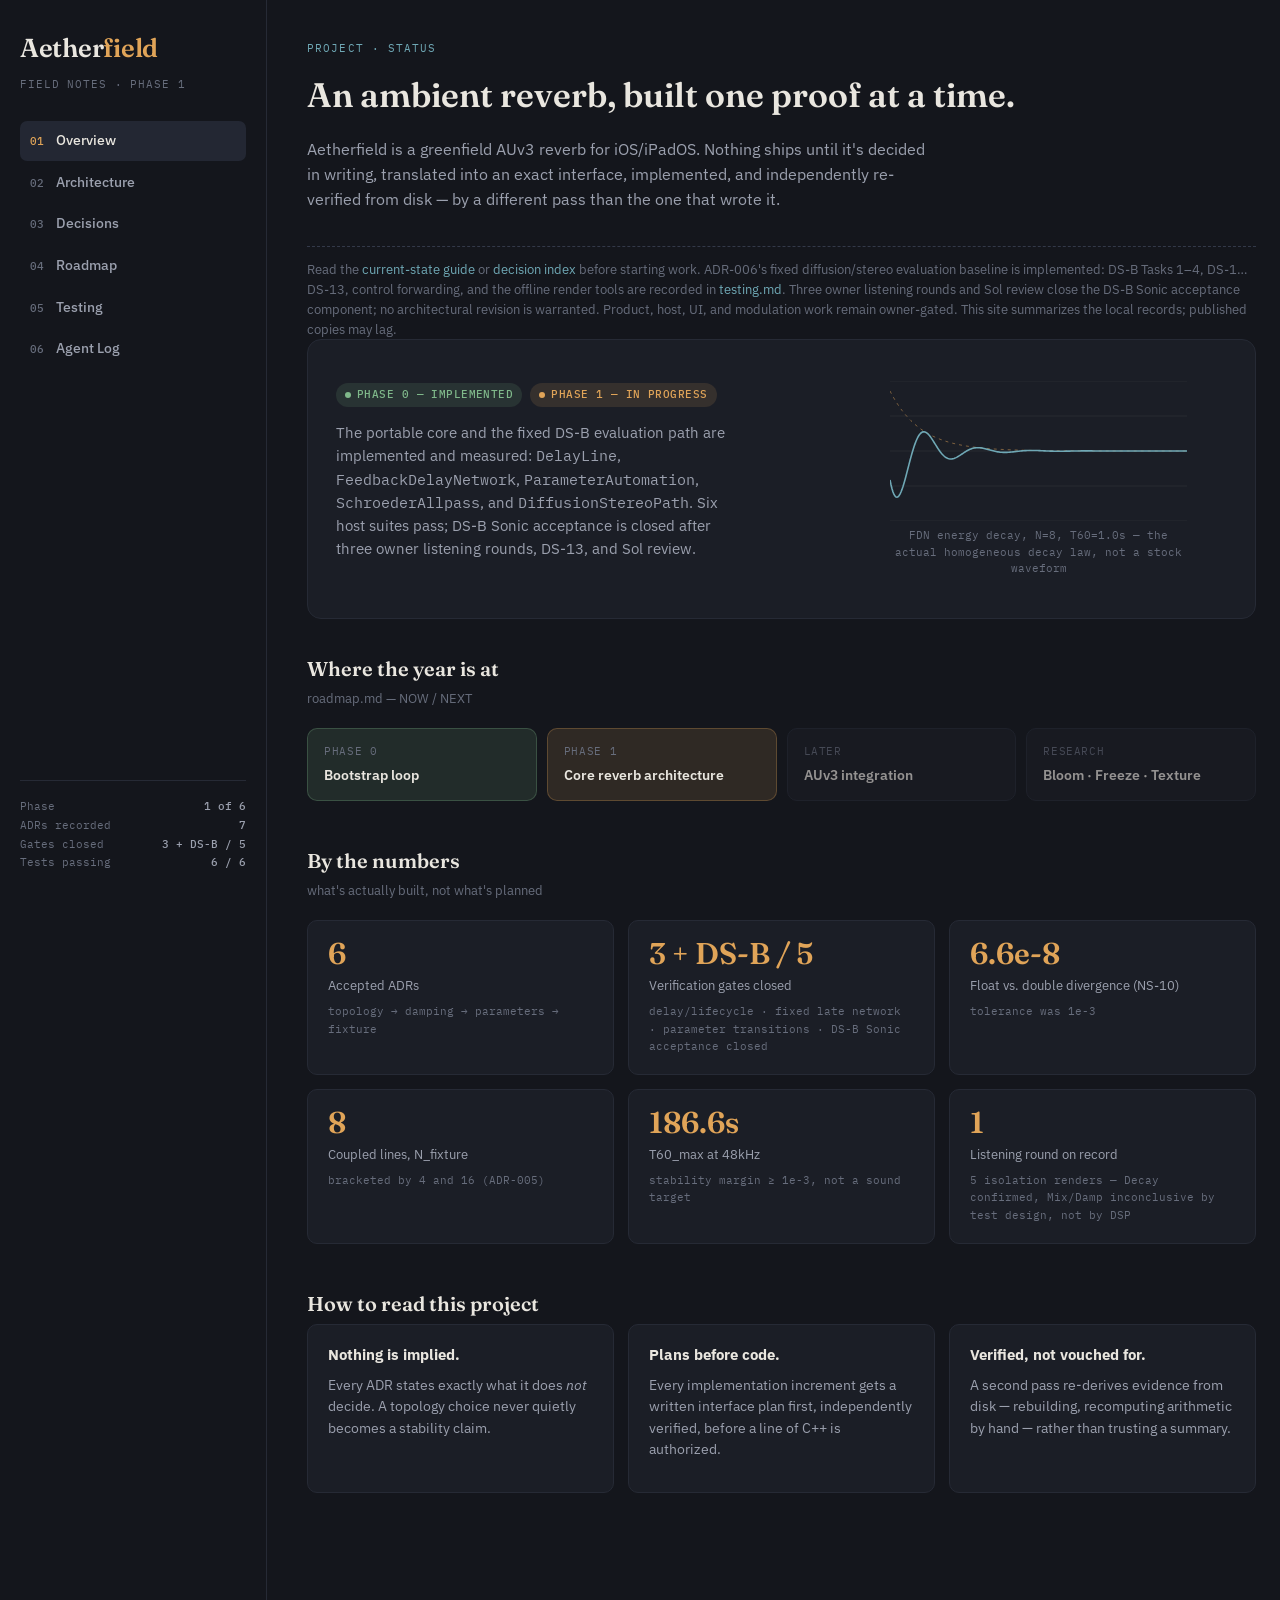
==== commit 60fb4409: "docs: close final whole-branch review findings for ADR-007 handoff An independent final review (the " ====
--- a/docs/site/index.html
+++ b/docs/site/index.html
@@ -412,7 +412,7 @@
 
     <div class="sidebar-foot">
       <div class="stat"><span>Phase</span><b>1 of 6</b></div>
-      <div class="stat"><span>ADRs recorded</span><b>6</b></div>
+      <div class="stat"><span>ADRs recorded</span><b>7</b></div>
       <div class="stat"><span>Gates closed</span><b>3 + DS-B / 5</b></div>
       <div class="stat"><span>Tests passing</span><b>6 / 6</b></div>
     </div>
@@ -483,9 +483,9 @@
             <div class="detail">topology → damping → parameters → fixture</div>
           </div>
           <div class="card stat-tile">
-            <div class="num">3/5</div>
+            <div class="num">3 + DS-B / 5</div>
             <div class="label">Verification gates closed</div>
-            <div class="detail">delay/lifecycle · fixed late network · parameter transitions</div>
+            <div class="detail">delay/lifecycle · fixed late network · parameter transitions · DS-B Sonic acceptance closed</div>
           </div>
           <div class="card stat-tile">
             <div class="num">6.6e-8</div>
@@ -606,7 +606,7 @@
     <!-- ============ DECISIONS ============ -->
     <section class="page" data-page="decisions">
       <div class="eyebrow">Architecture · Decision Records</div>
-      <h1>Six decisions, with implementation tracked separately.</h1>
+      <h1>Seven decisions, with implementation tracked separately.</h1>
       <p class="lede">Durable architectural memory. Each ADR states its alternatives, what it decided and why, and — just as deliberately — what it refuses to decide yet.</p>
 
       <div class="adr">
@@ -673,6 +673,22 @@
           UI, or modulation work.</div>
         <div class="adr-meta"><a href="../decisions/ADR-006-diffusion-stereo.md">Full ADR</a>
           <a href="../phases/phase1-ds-review.md">Readiness review</a></div>
+      </div>
+
+      <div class="adr">
+        <div class="adr-head">
+          <span class="id">ADR-007</span>
+          <h3>Native Apple APIs versus JUCE for iOS/iPadOS AUv3</h3>
+          <span class="pill pending">Proposed — owner acceptance pending</span>
+        </div>
+        <div class="decision">Proposes native Apple AUv3 APIs around the portable C++ core for the
+          current single-format iOS/iPadOS scope, over JUCE's wider but
+          unrequired platform/format support. Documentation-only comparison:
+          it authorizes no wrapper, UI, dependency, or host/device work, and
+          does not supersede ADR-001's deferred integration boundary while
+          proposed.</div>
+        <div class="adr-meta"><a href="../decisions/ADR-007-auv3-integration-comparison.md">Full ADR</a>
+          <a href="../superpowers/plans/2026-09-18-auv3-integration-evaluation.md">Decision-only evaluation plan</a></div>
       </div>
       <p><a href="../decisions/index.md">All ADR summaries, metadata and full records</a></p>
 
@@ -724,7 +740,7 @@
             <p style="color:var(--text-dim); font-size:13px; margin-top:8px;">CODE → BUILD → TEST → RENDER → INSPECT, proven on a trivial gain fixture.</p>
           </div>
           <div class="card">
-            <div class="pill good" style="margin-bottom:10px;">Next — owner decision</div>
+            <div class="pill pending" style="margin-bottom:10px;">Next — owner decision</div>
             <b>AUv3 integration comparison</b>
             <p style="color:var(--text-dim); font-size:13px; margin-top:8px;">Compare native Apple APIs and JUCE on documentation evidence only; no wrapper, UI, dependency, or host/device claim is authorized.</p>
           </div>
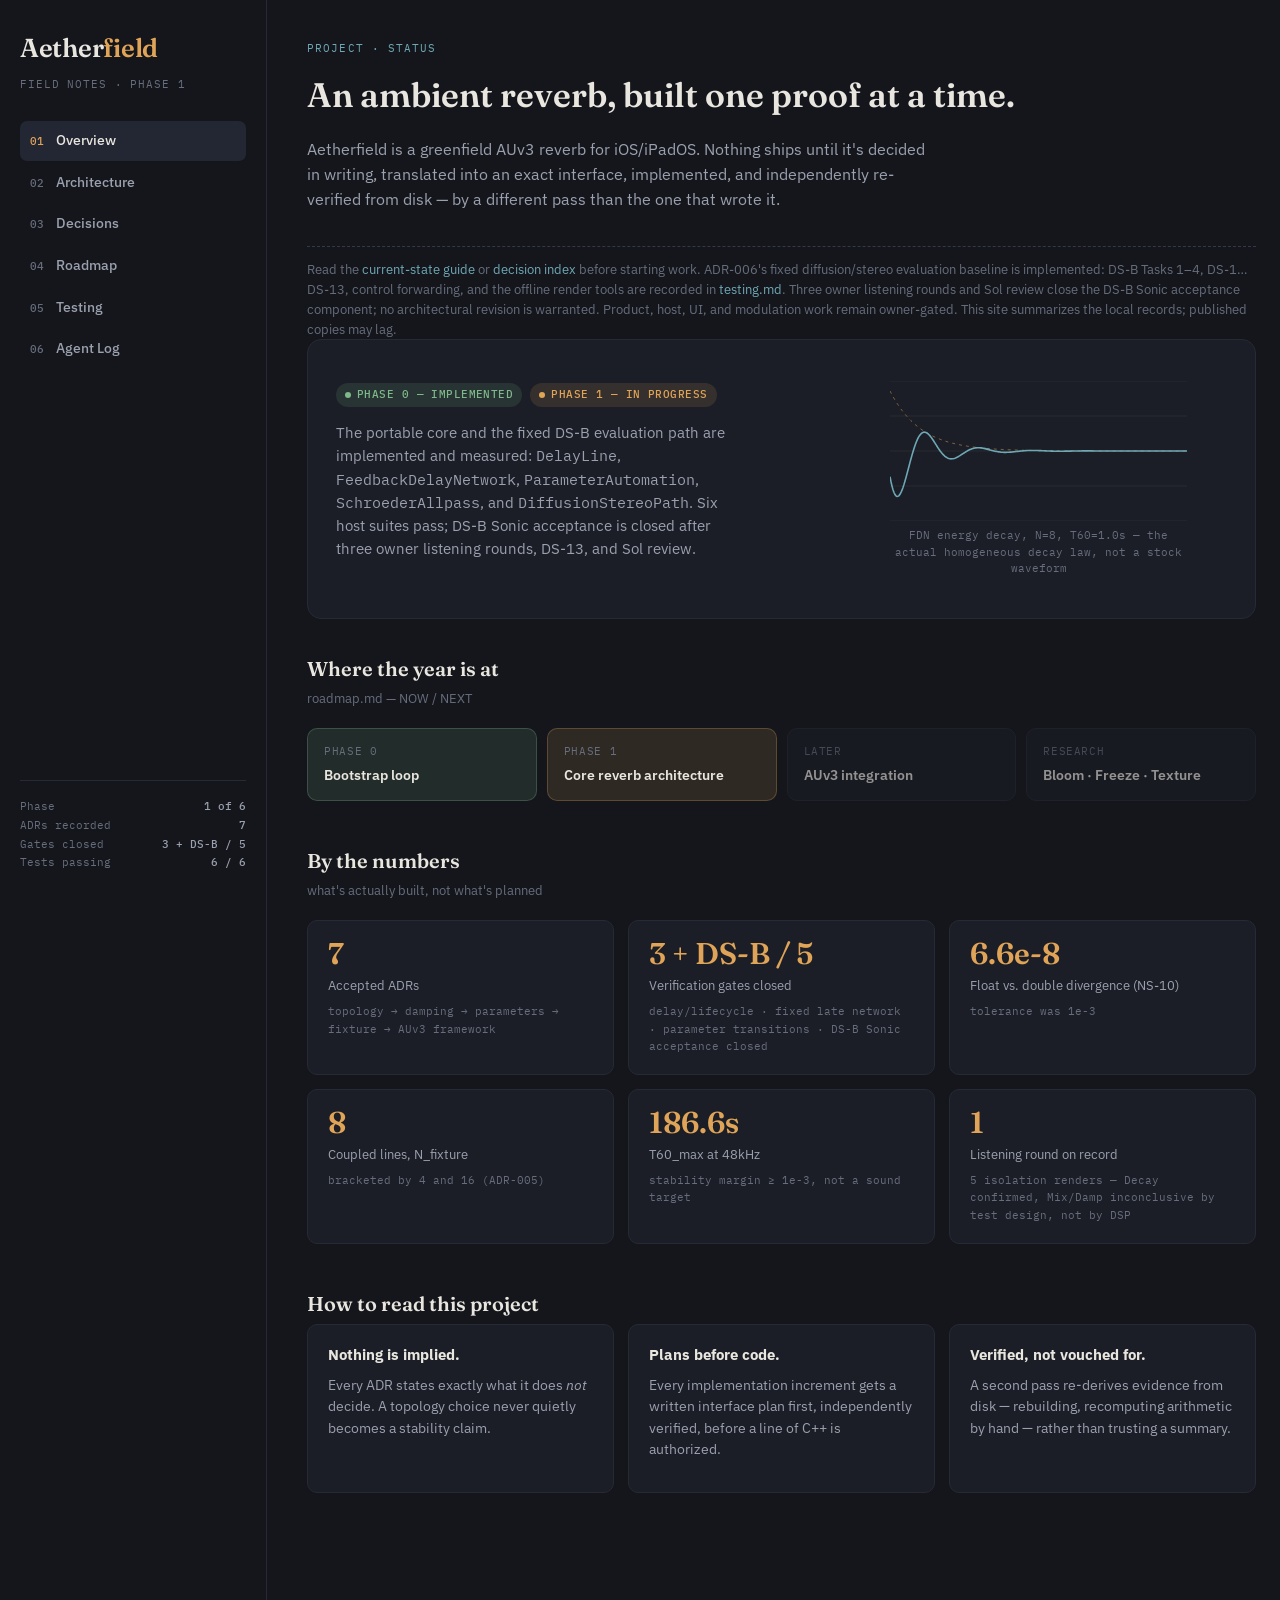
==== commit f7bfd39b: "Record owner acceptance of ADR-007 (native Apple APIs for AUv3) The owner accepted ADR-007's native-" ====
--- a/docs/site/index.html
+++ b/docs/site/index.html
@@ -478,9 +478,9 @@
         <div class="sub">what's actually built, not what's planned</div>
         <div class="grid cols-3">
           <div class="card stat-tile">
-            <div class="num">6</div>
+            <div class="num">7</div>
             <div class="label">Accepted ADRs</div>
-            <div class="detail">topology → damping → parameters → fixture</div>
+            <div class="detail">topology → damping → parameters → fixture → AUv3 framework</div>
           </div>
           <div class="card stat-tile">
             <div class="num">3 + DS-B / 5</div>
@@ -679,14 +679,17 @@
         <div class="adr-head">
           <span class="id">ADR-007</span>
           <h3>Native Apple APIs versus JUCE for iOS/iPadOS AUv3</h3>
-          <span class="pill pending">Proposed — owner acceptance pending</span>
-        </div>
-        <div class="decision">Proposes native Apple AUv3 APIs around the portable C++ core for the
-          current single-format iOS/iPadOS scope, over JUCE's wider but
-          unrequired platform/format support. Documentation-only comparison:
-          it authorizes no wrapper, UI, dependency, or host/device work, and
-          does not supersede ADR-001's deferred integration boundary while
-          proposed.</div>
+          <span class="pill good">Accepted (2026-09-18)</span>
+        </div>
+        <div class="decision">Native Apple AUv3 APIs are the accepted architectural
+          direction around the portable C++ core for the current single-format
+          iOS/iPadOS scope, over JUCE's wider but unrequired platform/format
+          support. This selects a framework direction only: it authorizes no
+          wrapper, UI, dependency, or host/device work, and does not supersede
+          ADR-001's deferred integration boundary. A separately authorized
+          bounded implementation plan, plus the still-open parameter-event
+          bridge and production bus/state design, remain prerequisites to any
+          wrapper code.</div>
         <div class="adr-meta"><a href="../decisions/ADR-007-auv3-integration-comparison.md">Full ADR</a>
           <a href="../superpowers/plans/2026-09-18-auv3-integration-evaluation.md">Decision-only evaluation plan</a></div>
       </div>
@@ -741,8 +744,8 @@
           </div>
           <div class="card">
             <div class="pill pending" style="margin-bottom:10px;">Next — owner decision</div>
-            <b>AUv3 integration comparison</b>
-            <p style="color:var(--text-dim); font-size:13px; margin-top:8px;">Compare native Apple APIs and JUCE on documentation evidence only; no wrapper, UI, dependency, or host/device claim is authorized.</p>
+            <b>Which post-acceptance design prerequisite to authorize</b>
+            <p style="color:var(--text-dim); font-size:13px; margin-top:8px;">ADR-007 (native Apple APIs) is accepted. The parameter-event bridge, production bus/state design, and the wrapper implementation plan itself are each still separately gated; no wrapper, UI, dependency, or host/device claim is authorized yet.</p>
           </div>
           <div class="card">
             <div class="pill neutral" style="margin-bottom:10px;">Later</div>
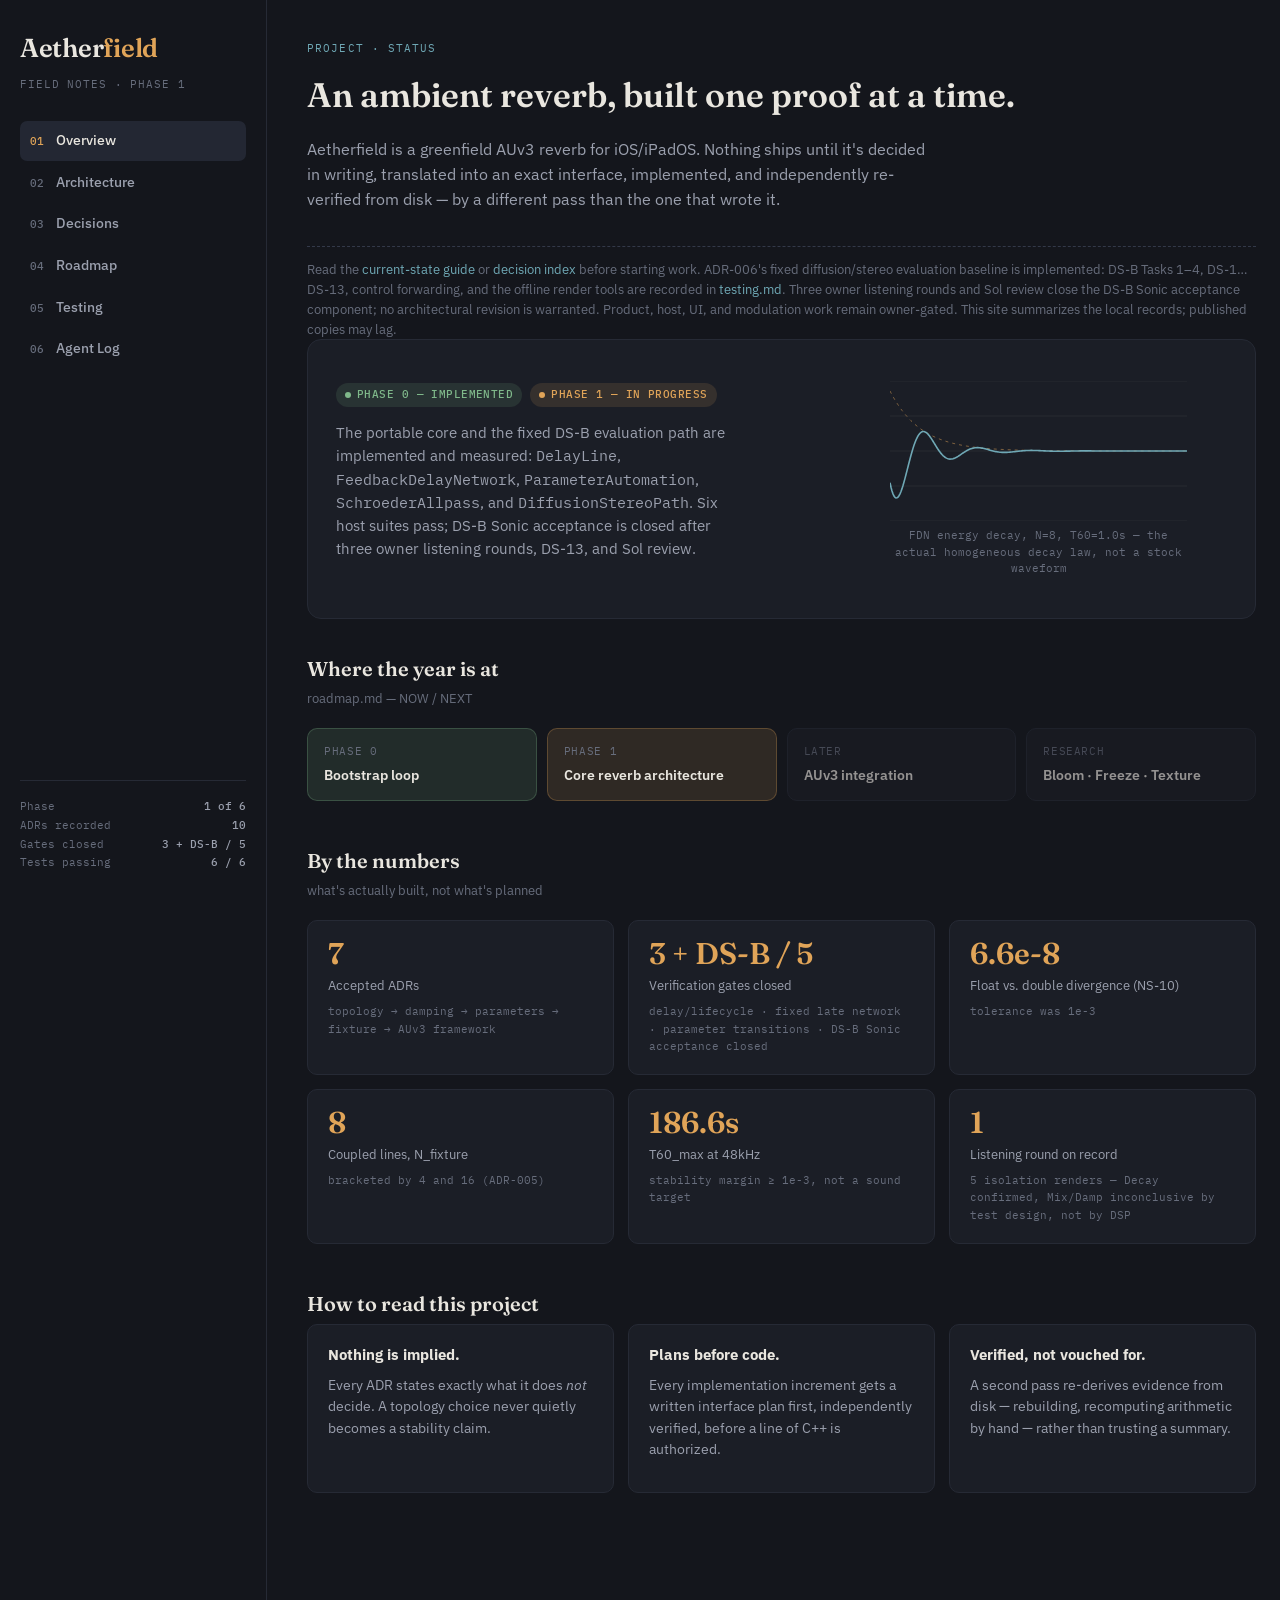
==== commit ce939c67: "docs: draft proposed ADR-008/009/010 for AUv3 post-acceptance prerequisites Drafts the three paralle" ====
--- a/docs/site/index.html
+++ b/docs/site/index.html
@@ -412,7 +412,7 @@
 
     <div class="sidebar-foot">
       <div class="stat"><span>Phase</span><b>1 of 6</b></div>
-      <div class="stat"><span>ADRs recorded</span><b>7</b></div>
+      <div class="stat"><span>ADRs recorded</span><b>10</b></div>
       <div class="stat"><span>Gates closed</span><b>3 + DS-B / 5</b></div>
       <div class="stat"><span>Tests passing</span><b>6 / 6</b></div>
     </div>
@@ -606,7 +606,7 @@
     <!-- ============ DECISIONS ============ -->
     <section class="page" data-page="decisions">
       <div class="eyebrow">Architecture · Decision Records</div>
-      <h1>Seven decisions, with implementation tracked separately.</h1>
+      <h1>Ten decisions, with implementation tracked separately.</h1>
       <p class="lede">Durable architectural memory. Each ADR states its alternatives, what it decided and why, and — just as deliberately — what it refuses to decide yet.</p>
 
       <div class="adr">
@@ -687,11 +687,65 @@
           support. This selects a framework direction only: it authorizes no
           wrapper, UI, dependency, or host/device work, and does not supersede
           ADR-001's deferred integration boundary. A separately authorized
-          bounded implementation plan, plus the still-open parameter-event
-          bridge and production bus/state design, remain prerequisites to any
-          wrapper code.</div>
+          bounded implementation plan, plus the still-proposed (not yet
+          accepted) ADR-008 parameter-event bridge and ADR-009 production
+          bus/state design below, remain prerequisites to any wrapper code.</div>
         <div class="adr-meta"><a href="../decisions/ADR-007-auv3-integration-comparison.md">Full ADR</a>
           <a href="../superpowers/plans/2026-09-18-auv3-integration-evaluation.md">Decision-only evaluation plan</a></div>
+      </div>
+
+      <div class="adr">
+        <div class="adr-head">
+          <span class="id">ADR-008</span>
+          <h3>Nonblocking parameter-event bridge</h3>
+          <span class="pill pending">Proposed — review pending</span>
+        </div>
+        <div class="decision">A single non-render "Bridge Controller" becomes the
+          sole caller of the existing, not-realtime-safe parameter setters. Host,
+          UI, and a future state-restore producer each write into fixed,
+          wait-free single-slot mailboxes instead of calling those setters
+          directly. Recommends a per-parameter atomic-value-plus-generation
+          mailbox over a ring buffer or tuple buffer, trading dense-automation
+          fidelity for a strictly bounded, allocation-free render-thread path.
+          Design only — no bridge, wrapper, UI, or dependency code.</div>
+        <div class="adr-meta"><a href="../decisions/ADR-008-parameter-event-bridge.md">Full ADR</a></div>
+      </div>
+
+      <div class="adr">
+        <div class="adr-head">
+          <span class="id">ADR-009</span>
+          <h3>Production bus, dry/bypass, and buffer-aliasing policy</h3>
+          <span class="pill pending">Proposed — review pending</span>
+        </div>
+        <div class="decision">Narrows the production bus shape to two owner-gated
+          alternatives (mono-in/stereo-out, matching the current evaluation
+          route, or stereo-in/stereo-out with a sum-to-mono reduction) and
+          rejects a no-input generator bus as incompatible with ADR-004's
+          accepted dry-input Mix law. Decides, as grounded technical findings
+          rather than product choices, that in-place processing cannot be
+          declared safe under the current mono/stereo channel-count mismatch,
+          and that bypass tail time is bounded (not infinite) per ADR-003's
+          denormal-cutoff proof. Does not select the bus layout or the
+          bypass CPU-vs-tail-continuity tradeoff — both remain owner decisions.</div>
+        <div class="adr-meta"><a href="../decisions/ADR-009-production-bus-policy.md">Full ADR</a></div>
+      </div>
+
+      <div class="adr">
+        <div class="adr-head">
+          <span class="id">ADR-010</span>
+          <h3>Device/OS/rate/block-size matrix and lifecycle/failure scope</h3>
+          <span class="pill pending">Proposed — review pending</span>
+        </div>
+        <div class="decision">Fixes the initial product sample-rate set to
+          {48kHz, 44.1kHz} — the only two rates ever measured in this project —
+          and maps AUv3 lifecycle events onto the already-accepted ADR-003/
+          DS-B Task 3 fault-recovery contract rather than inventing new
+          mechanism. Explicitly declines to guess a minimum iOS/iPadOS version:
+          no iOS device, simulator, or OS version has ever been tested against
+          any Aetherfield code, so that reach-versus-maintenance tradeoff is
+          left fully to the owner, alongside device/chip-tier scope and
+          sample-rate-matrix expansion.</div>
+        <div class="adr-meta"><a href="../decisions/ADR-010-device-lifecycle-matrix.md">Full ADR</a></div>
       </div>
       <p><a href="../decisions/index.md">All ADR summaries, metadata and full records</a></p>
 
@@ -744,8 +798,8 @@
           </div>
           <div class="card">
             <div class="pill pending" style="margin-bottom:10px;">Next — owner decision</div>
-            <b>Which post-acceptance design prerequisite to authorize</b>
-            <p style="color:var(--text-dim); font-size:13px; margin-top:8px;">ADR-007 (native Apple APIs) is accepted. The parameter-event bridge, production bus/state design, and the wrapper implementation plan itself are each still separately gated; no wrapper, UI, dependency, or host/device claim is authorized yet.</p>
+            <b>Review and decide ADR-008 / ADR-009 / ADR-010</b>
+            <p style="color:var(--text-dim); font-size:13px; margin-top:8px;">Three post-acceptance design prerequisites are drafted and proposed: the parameter-event bridge, production bus/dry-bypass policy, and the device/lifecycle matrix. Each names its own "Remaining decisions" for the owner. State schema and the wrapper implementation plan itself remain unstarted; no wrapper, UI, dependency, or host/device claim is authorized yet.</p>
           </div>
           <div class="card">
             <div class="pill neutral" style="margin-bottom:10px;">Later</div>
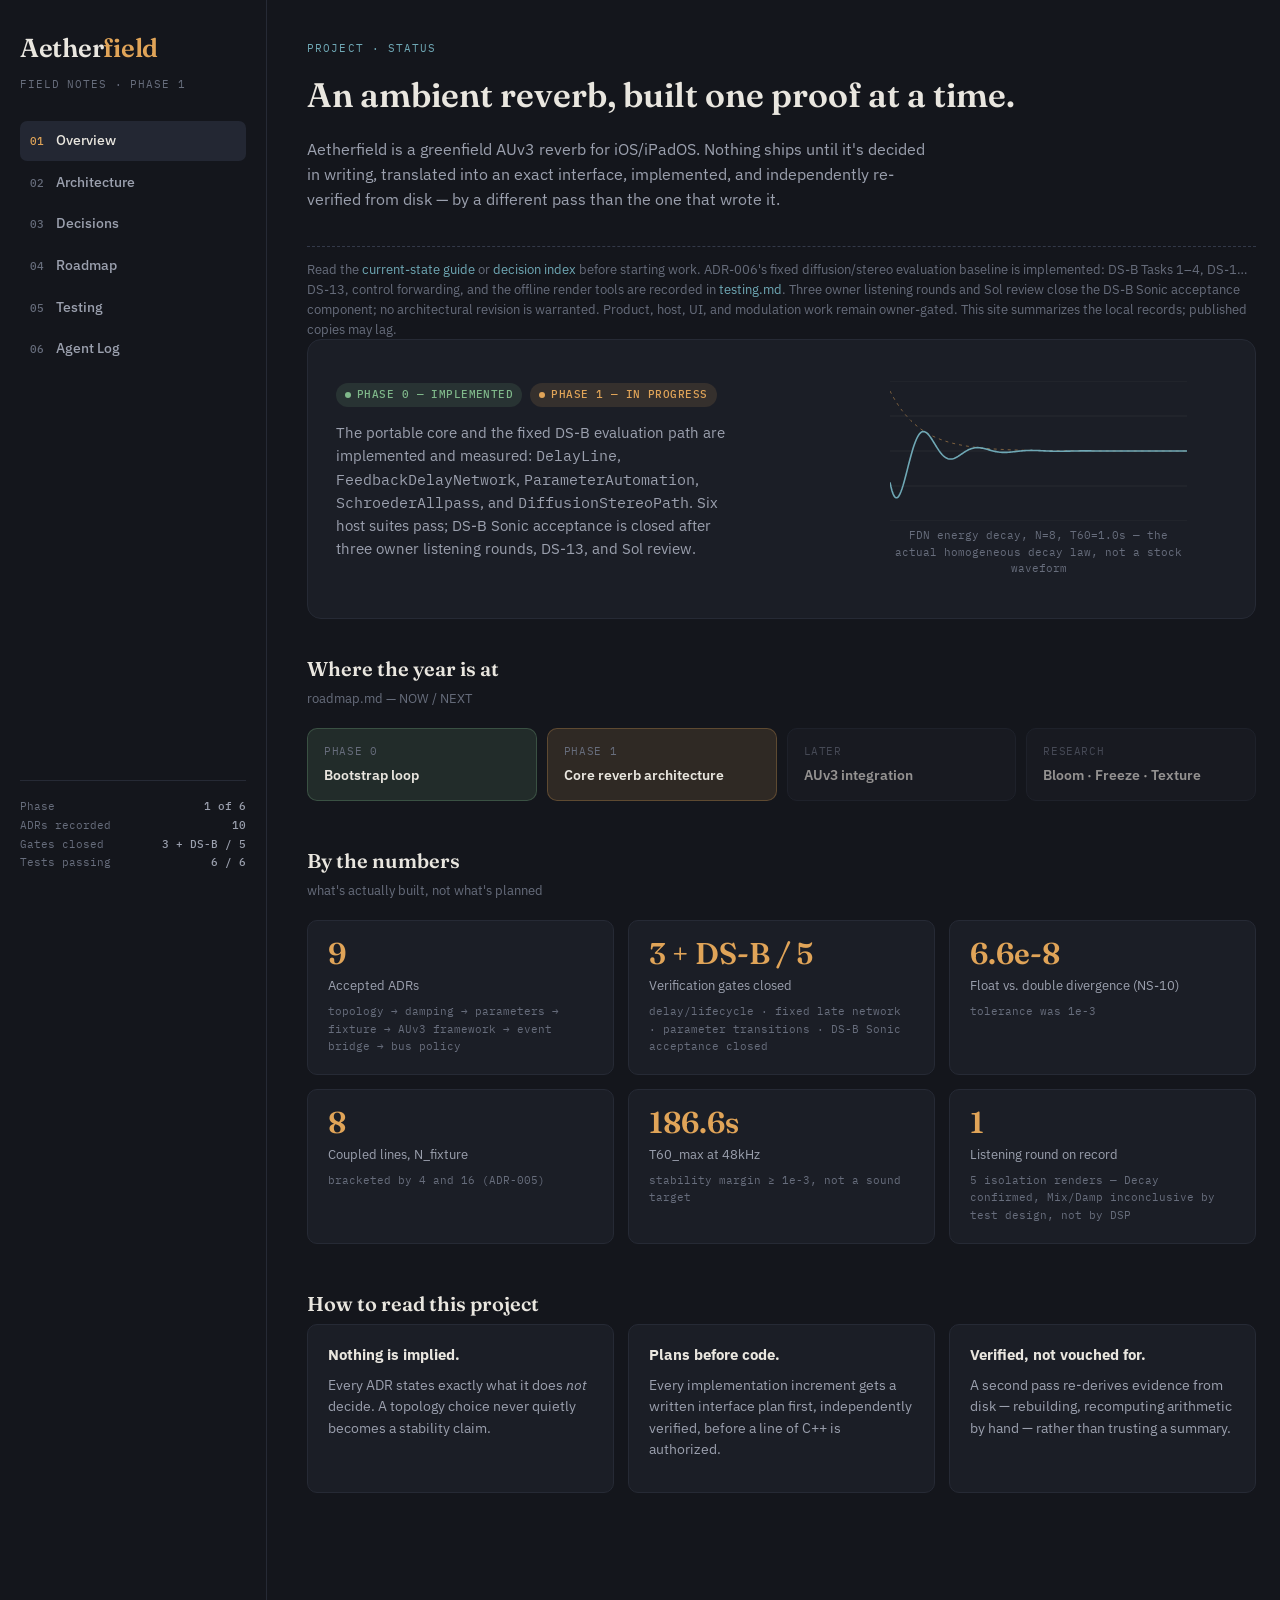
==== commit f68da014: "Record ADR-008/009 acceptance; close ADR-010's iOS-version research Owner decisions on the three dra" ====
--- a/docs/site/index.html
+++ b/docs/site/index.html
@@ -478,9 +478,9 @@
         <div class="sub">what's actually built, not what's planned</div>
         <div class="grid cols-3">
           <div class="card stat-tile">
-            <div class="num">7</div>
+            <div class="num">9</div>
             <div class="label">Accepted ADRs</div>
-            <div class="detail">topology → damping → parameters → fixture → AUv3 framework</div>
+            <div class="detail">topology → damping → parameters → fixture → AUv3 framework → event bridge → bus policy</div>
           </div>
           <div class="card stat-tile">
             <div class="num">3 + DS-B / 5</div>
@@ -606,7 +606,7 @@
     <!-- ============ DECISIONS ============ -->
     <section class="page" data-page="decisions">
       <div class="eyebrow">Architecture · Decision Records</div>
-      <h1>Ten decisions, with implementation tracked separately.</h1>
+      <h1>Ten records, nine decided, with implementation tracked separately.</h1>
       <p class="lede">Durable architectural memory. Each ADR states its alternatives, what it decided and why, and — just as deliberately — what it refuses to decide yet.</p>
 
       <div class="adr">
@@ -687,9 +687,9 @@
           support. This selects a framework direction only: it authorizes no
           wrapper, UI, dependency, or host/device work, and does not supersede
           ADR-001's deferred integration boundary. A separately authorized
-          bounded implementation plan, plus the still-proposed (not yet
-          accepted) ADR-008 parameter-event bridge and ADR-009 production
-          bus/state design below, remain prerequisites to any wrapper code.</div>
+          bounded implementation plan, plus the still-open state schema and
+          ADR-010's device/lifecycle matrix below, remain prerequisites to
+          any wrapper code.</div>
         <div class="adr-meta"><a href="../decisions/ADR-007-auv3-integration-comparison.md">Full ADR</a>
           <a href="../superpowers/plans/2026-09-18-auv3-integration-evaluation.md">Decision-only evaluation plan</a></div>
       </div>
@@ -698,16 +698,17 @@
         <div class="adr-head">
           <span class="id">ADR-008</span>
           <h3>Nonblocking parameter-event bridge</h3>
-          <span class="pill pending">Proposed — review pending</span>
+          <span class="pill good">Accepted (2026-09-18)</span>
         </div>
         <div class="decision">A single non-render "Bridge Controller" becomes the
           sole caller of the existing, not-realtime-safe parameter setters. Host,
           UI, and a future state-restore producer each write into fixed,
           wait-free single-slot mailboxes instead of calling those setters
-          directly. Recommends a per-parameter atomic-value-plus-generation
+          directly. Accepts a per-parameter atomic-value-plus-generation
           mailbox over a ring buffer or tuple buffer, trading dense-automation
-          fidelity for a strictly bounded, allocation-free render-thread path.
-          Design only — no bridge, wrapper, UI, or dependency code.</div>
+          fidelity for a strictly bounded, allocation-free render-thread path —
+          the owner accepted that fidelity risk, deferring it to a listening
+          test. Design only — no bridge, wrapper, UI, or dependency code.</div>
         <div class="adr-meta"><a href="../decisions/ADR-008-parameter-event-bridge.md">Full ADR</a></div>
       </div>
 
@@ -715,18 +716,19 @@
         <div class="adr-head">
           <span class="id">ADR-009</span>
           <h3>Production bus, dry/bypass, and buffer-aliasing policy</h3>
-          <span class="pill pending">Proposed — review pending</span>
-        </div>
-        <div class="decision">Narrows the production bus shape to two owner-gated
-          alternatives (mono-in/stereo-out, matching the current evaluation
-          route, or stereo-in/stereo-out with a sum-to-mono reduction) and
-          rejects a no-input generator bus as incompatible with ADR-004's
-          accepted dry-input Mix law. Decides, as grounded technical findings
-          rather than product choices, that in-place processing cannot be
-          declared safe under the current mono/stereo channel-count mismatch,
-          and that bypass tail time is bounded (not infinite) per ADR-003's
-          denormal-cutoff proof. Does not select the bus layout or the
-          bypass CPU-vs-tail-continuity tradeoff — both remain owner decisions.</div>
+          <span class="pill good">Accepted (2026-09-18)</span>
+        </div>
+        <div class="decision">The production bus is <b>stereo-in/stereo-out</b>
+          with a sum-to-mono reduction feeding the unmodified mono diffusion
+          chain, over the current evaluation route's mono-in/stereo-out shape,
+          and rejects a no-input generator bus as incompatible with ADR-004's
+          accepted dry-input Mix law. Also decides, as grounded technical
+          findings rather than product choices, that `DiffusionStereoPath`
+          itself still requires distinct input/output buffers regardless of
+          bus layout, and that bypass tail time is bounded (not infinite) per
+          ADR-003's denormal-cutoff proof. The bypass CPU-vs-tail-continuity
+          tradeoff, a kill-tail-on-bypass affordance, and whether sum-to-mono
+          is permanent or interim all remain open owner decisions.</div>
         <div class="adr-meta"><a href="../decisions/ADR-009-production-bus-policy.md">Full ADR</a></div>
       </div>
 
@@ -798,8 +800,8 @@
           </div>
           <div class="card">
             <div class="pill pending" style="margin-bottom:10px;">Next — owner decision</div>
-            <b>Review and decide ADR-008 / ADR-009 / ADR-010</b>
-            <p style="color:var(--text-dim); font-size:13px; margin-top:8px;">Three post-acceptance design prerequisites are drafted and proposed: the parameter-event bridge, production bus/dry-bypass policy, and the device/lifecycle matrix. Each names its own "Remaining decisions" for the owner. State schema and the wrapper implementation plan itself remain unstarted; no wrapper, UI, dependency, or host/device claim is authorized yet.</p>
+            <b>Set the minimum iOS/iPadOS version (ADR-010)</b>
+            <p style="color:var(--text-dim); font-size:13px; margin-top:8px;">The parameter-event bridge (ADR-008) and production bus policy (ADR-009) are accepted. ADR-010's device/lifecycle matrix is drafted with the API-version research done: every cited API needs only iOS 9.0, so the real floor choice is market reach vs. Apple's SDK build-toolchain policy, not API availability. State schema and the wrapper implementation plan itself remain unstarted; no wrapper, UI, dependency, or host/device claim is authorized yet.</p>
           </div>
           <div class="card">
             <div class="pill neutral" style="margin-bottom:10px;">Later</div>
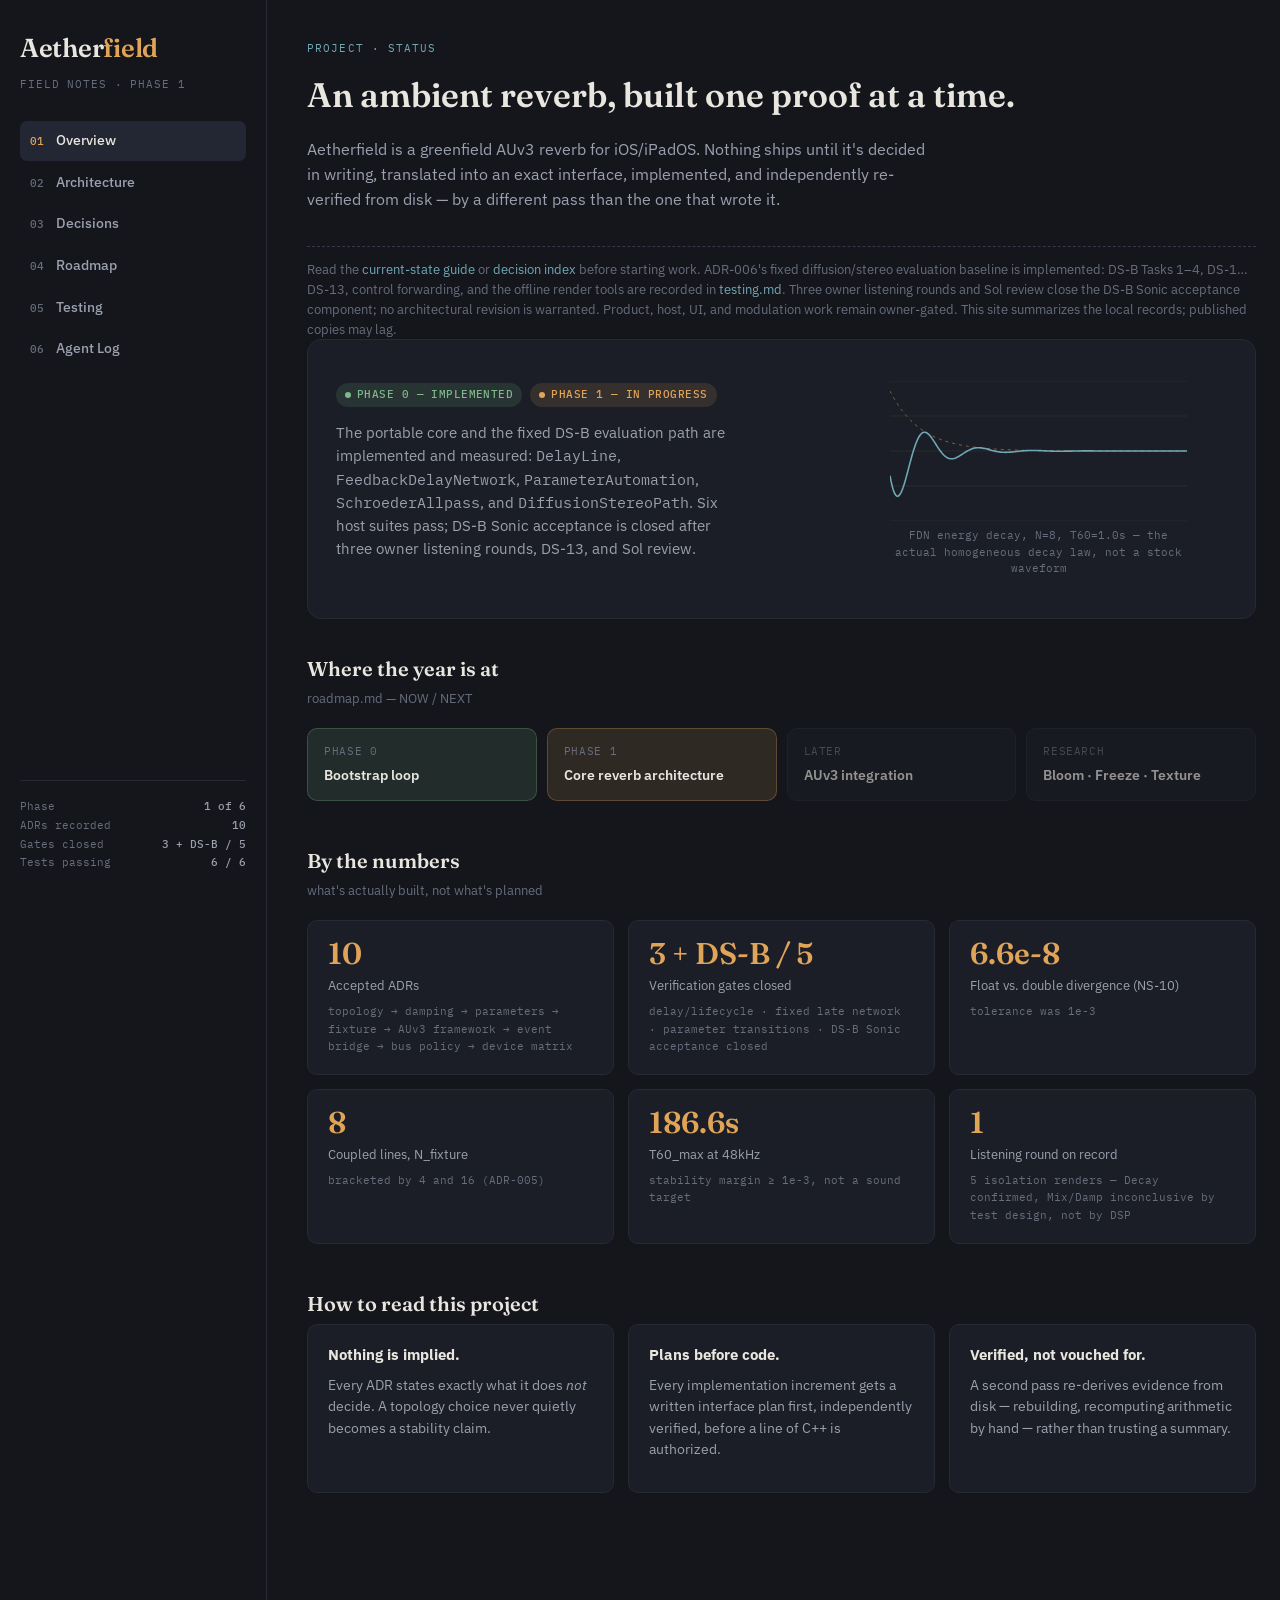
==== commit 7f6ccd46: "Record ADR-010 acceptance: iOS/iPadOS 25+ (current major minus one) The owner reviewed the iOS-versi" ====
--- a/docs/site/index.html
+++ b/docs/site/index.html
@@ -478,9 +478,9 @@
         <div class="sub">what's actually built, not what's planned</div>
         <div class="grid cols-3">
           <div class="card stat-tile">
-            <div class="num">9</div>
+            <div class="num">10</div>
             <div class="label">Accepted ADRs</div>
-            <div class="detail">topology → damping → parameters → fixture → AUv3 framework → event bridge → bus policy</div>
+            <div class="detail">topology → damping → parameters → fixture → AUv3 framework → event bridge → bus policy → device matrix</div>
           </div>
           <div class="card stat-tile">
             <div class="num">3 + DS-B / 5</div>
@@ -606,7 +606,7 @@
     <!-- ============ DECISIONS ============ -->
     <section class="page" data-page="decisions">
       <div class="eyebrow">Architecture · Decision Records</div>
-      <h1>Ten records, nine decided, with implementation tracked separately.</h1>
+      <h1>Ten decisions, with implementation tracked separately.</h1>
       <p class="lede">Durable architectural memory. Each ADR states its alternatives, what it decided and why, and — just as deliberately — what it refuses to decide yet.</p>
 
       <div class="adr">
@@ -687,9 +687,8 @@
           support. This selects a framework direction only: it authorizes no
           wrapper, UI, dependency, or host/device work, and does not supersede
           ADR-001's deferred integration boundary. A separately authorized
-          bounded implementation plan, plus the still-open state schema and
-          ADR-010's device/lifecycle matrix below, remain prerequisites to
-          any wrapper code.</div>
+          bounded implementation plan, plus the still-unassigned state
+          schema, remain prerequisites to any wrapper code.</div>
         <div class="adr-meta"><a href="../decisions/ADR-007-auv3-integration-comparison.md">Full ADR</a>
           <a href="../superpowers/plans/2026-09-18-auv3-integration-evaluation.md">Decision-only evaluation plan</a></div>
       </div>
@@ -736,17 +735,18 @@
         <div class="adr-head">
           <span class="id">ADR-010</span>
           <h3>Device/OS/rate/block-size matrix and lifecycle/failure scope</h3>
-          <span class="pill pending">Proposed — review pending</span>
+          <span class="pill good">Accepted (2026-09-18)</span>
         </div>
         <div class="decision">Fixes the initial product sample-rate set to
           {48kHz, 44.1kHz} — the only two rates ever measured in this project —
           and maps AUv3 lifecycle events onto the already-accepted ADR-003/
           DS-B Task 3 fault-recovery contract rather than inventing new
-          mechanism. Explicitly declines to guess a minimum iOS/iPadOS version:
-          no iOS device, simulator, or OS version has ever been tested against
-          any Aetherfield code, so that reach-versus-maintenance tradeoff is
-          left fully to the owner, alongside device/chip-tier scope and
-          sample-rate-matrix expansion.</div>
+          mechanism. A bounded research task found every cited API needs only
+          iOS 9.0 — no real constraint — so the owner set the minimum
+          deployment target as a rolling <b>"current major version minus
+          one"</b> policy, concretely iOS/iPadOS 25+ as of acceptance, per
+          Apple's own June 2026 distribution data. Device/chip-tier scope and
+          sample-rate-matrix expansion remain open.</div>
         <div class="adr-meta"><a href="../decisions/ADR-010-device-lifecycle-matrix.md">Full ADR</a></div>
       </div>
       <p><a href="../decisions/index.md">All ADR summaries, metadata and full records</a></p>
@@ -800,8 +800,8 @@
           </div>
           <div class="card">
             <div class="pill pending" style="margin-bottom:10px;">Next — owner decision</div>
-            <b>Set the minimum iOS/iPadOS version (ADR-010)</b>
-            <p style="color:var(--text-dim); font-size:13px; margin-top:8px;">The parameter-event bridge (ADR-008) and production bus policy (ADR-009) are accepted. ADR-010's device/lifecycle matrix is drafted with the API-version research done: every cited API needs only iOS 9.0, so the real floor choice is market reach vs. Apple's SDK build-toolchain policy, not API availability. State schema and the wrapper implementation plan itself remain unstarted; no wrapper, UI, dependency, or host/device claim is authorized yet.</p>
+            <b>State schema, then a bounded wrapper implementation plan</b>
+            <p style="color:var(--text-dim); font-size:13px; margin-top:8px;">ADR-007/008/009/010 are all accepted: framework, event bridge, bus policy, and device/lifecycle matrix. The state schema (versioning, persistence, restore ordering) is still unassigned, and no wrapper, UI, dependency, or host/device claim is authorized until a separately authorized bounded implementation plan is written.</p>
           </div>
           <div class="card">
             <div class="pill neutral" style="margin-bottom:10px;">Later</div>
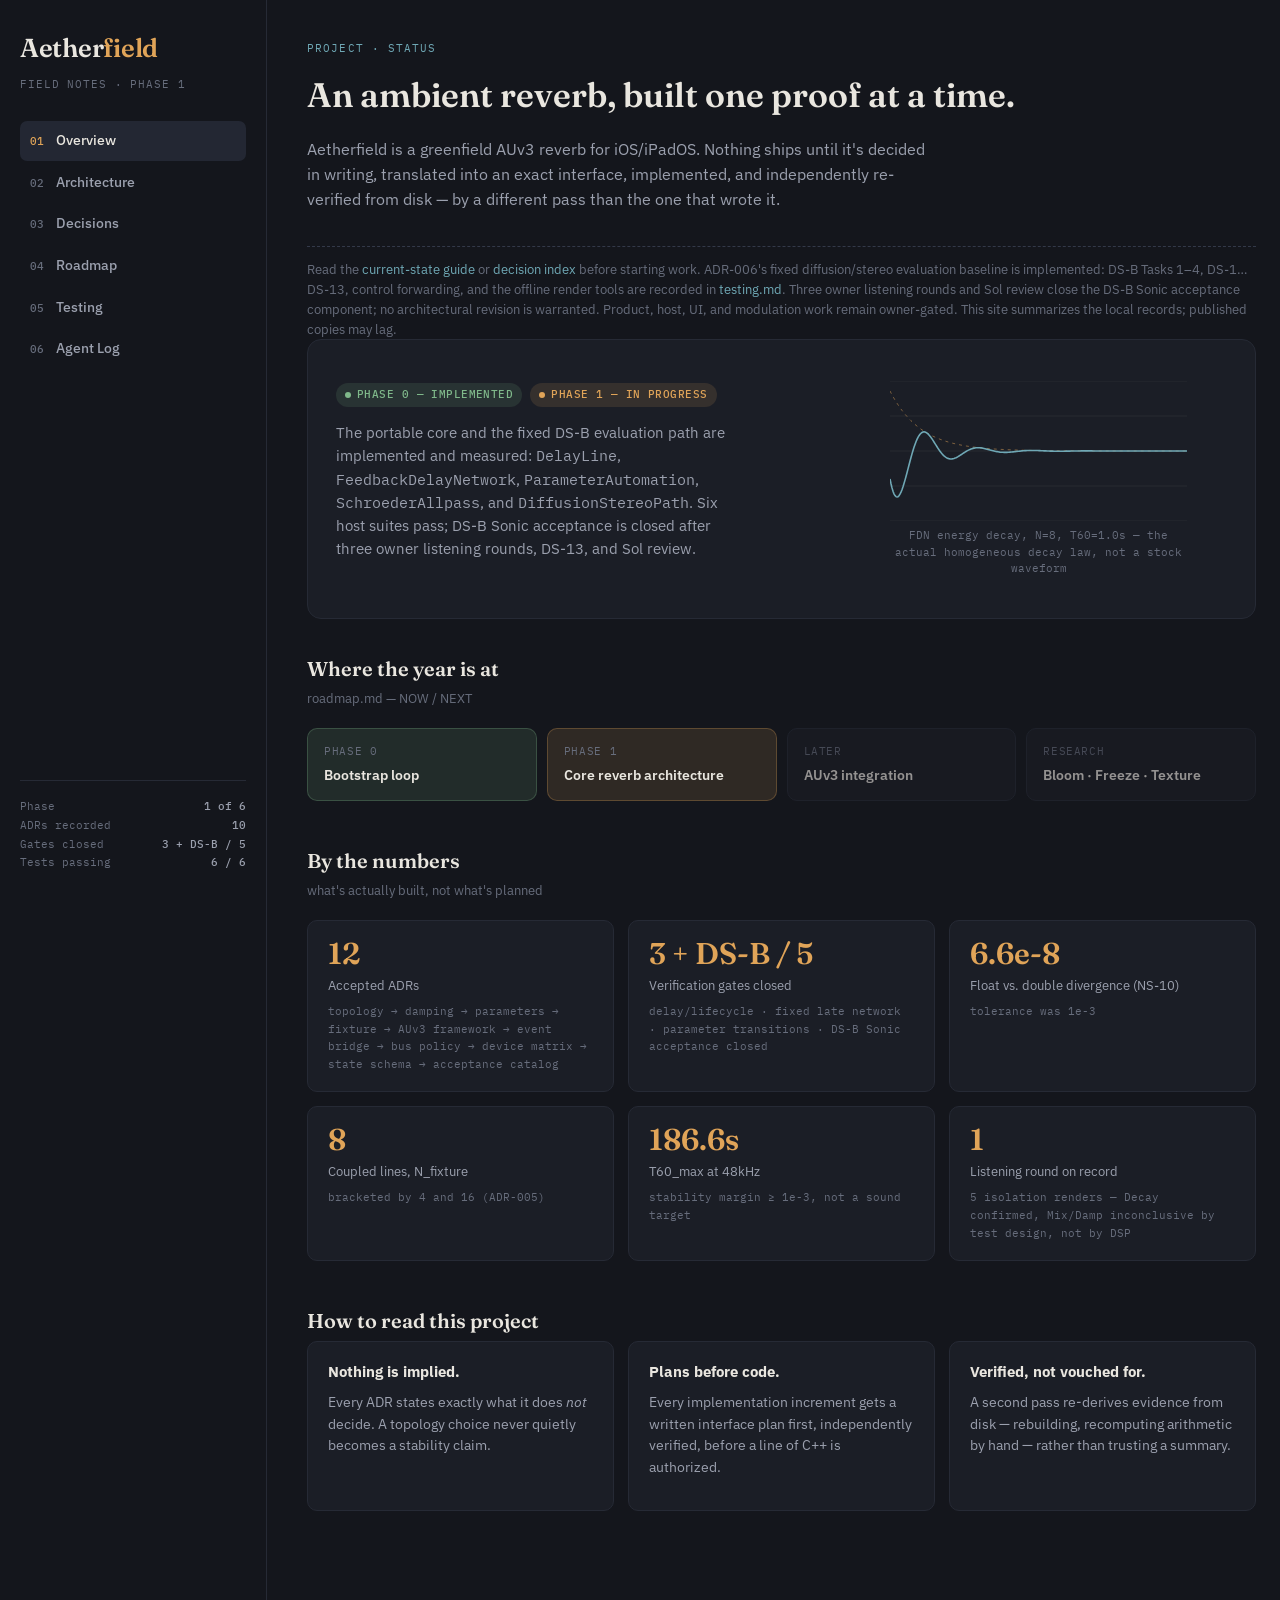
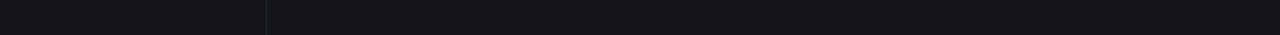
==== commit 5c6119b2: "Draft and accept ADR-011 (state schema) and ADR-012 (host/device acceptance catalog) Completes the l" ====
--- a/docs/site/index.html
+++ b/docs/site/index.html
@@ -478,9 +478,9 @@
         <div class="sub">what's actually built, not what's planned</div>
         <div class="grid cols-3">
           <div class="card stat-tile">
-            <div class="num">10</div>
+            <div class="num">12</div>
             <div class="label">Accepted ADRs</div>
-            <div class="detail">topology → damping → parameters → fixture → AUv3 framework → event bridge → bus policy → device matrix</div>
+            <div class="detail">topology → damping → parameters → fixture → AUv3 framework → event bridge → bus policy → device matrix → state schema → acceptance catalog</div>
           </div>
           <div class="card stat-tile">
             <div class="num">3 + DS-B / 5</div>
@@ -606,7 +606,7 @@
     <!-- ============ DECISIONS ============ -->
     <section class="page" data-page="decisions">
       <div class="eyebrow">Architecture · Decision Records</div>
-      <h1>Ten decisions, with implementation tracked separately.</h1>
+      <h1>Twelve decisions, with implementation tracked separately.</h1>
       <p class="lede">Durable architectural memory. Each ADR states its alternatives, what it decided and why, and — just as deliberately — what it refuses to decide yet.</p>
 
       <div class="adr">
@@ -687,8 +687,8 @@
           support. This selects a framework direction only: it authorizes no
           wrapper, UI, dependency, or host/device work, and does not supersede
           ADR-001's deferred integration boundary. A separately authorized
-          bounded implementation plan, plus the still-unassigned state
-          schema, remain prerequisites to any wrapper code.</div>
+          bounded implementation plan remains the last prerequisite to any
+          wrapper code.</div>
         <div class="adr-meta"><a href="../decisions/ADR-007-auv3-integration-comparison.md">Full ADR</a>
           <a href="../superpowers/plans/2026-09-18-auv3-integration-evaluation.md">Decision-only evaluation plan</a></div>
       </div>
@@ -700,14 +700,14 @@
           <span class="pill good">Accepted (2026-09-18)</span>
         </div>
         <div class="decision">A single non-render "Bridge Controller" becomes the
-          sole caller of the existing, not-realtime-safe parameter setters. Host,
-          UI, and a future state-restore producer each write into fixed,
-          wait-free single-slot mailboxes instead of calling those setters
-          directly. Accepts a per-parameter atomic-value-plus-generation
-          mailbox over a ring buffer or tuple buffer, trading dense-automation
-          fidelity for a strictly bounded, allocation-free render-thread path —
-          the owner accepted that fidelity risk, deferring it to a listening
-          test. Design only — no bridge, wrapper, UI, or dependency code.</div>
+          sole caller of the existing, not-realtime-safe parameter setters. Host
+          and UI each write into fixed, wait-free single-slot mailboxes instead
+          of calling those setters directly, trading dense-automation fidelity
+          for a strictly bounded, allocation-free render-thread path — the
+          owner accepted that fidelity risk, deferring it to a listening test.
+          The reserved state-restore producer role was later amended (ADR-011)
+          to a separate atomic mechanism for true 3-parameter restore. Design
+          only — no bridge, wrapper, UI, or dependency code.</div>
         <div class="adr-meta"><a href="../decisions/ADR-008-parameter-event-bridge.md">Full ADR</a></div>
       </div>
 
@@ -748,6 +748,48 @@
           Apple's own June 2026 distribution data. Device/chip-tier scope and
           sample-rate-matrix expansion remain open.</div>
         <div class="adr-meta"><a href="../decisions/ADR-010-device-lifecycle-matrix.md">Full ADR</a></div>
+      </div>
+
+      <div class="adr">
+        <div class="adr-head">
+          <span class="id">ADR-011</span>
+          <h3>Persisted state payload, versioning, migration and restore semantics</h3>
+          <span class="pill good">Accepted (2026-09-18)</span>
+        </div>
+        <div class="decision">Persists exactly three normalized parameter
+          values, a <code>schemaVersion</code>, and a fixture-identity stamp
+          (extended with <code>D_max</code>) — nothing else. Per-field
+          fallback to documented defaults on a corrupt field; whole-payload
+          rejection on an unrecognized schema version; and, on a fixture-stamp
+          mismatch, accept the values and surface the mismatch. The owner
+          confirmed instantaneous, click-free preset switching during
+          playback as a real requirement, so restore applies all three
+          parameters as <b>one atomic publish</b> — reopening ADR-008's
+          rejected tuple-buffer alternative for the state-restore role only.
+          Names two unimplemented engine obligations (a read-back accessor,
+          and a combined <code>setAll</code> publish entry point) — named,
+          not authorized, by this record.</div>
+        <div class="adr-meta"><a href="../decisions/ADR-011-state-schema.md">Full ADR</a></div>
+      </div>
+
+      <div class="adr">
+        <div class="adr-head">
+          <span class="id">ADR-012</span>
+          <h3>Host/device acceptance-test catalog: HT-1…HT-12 methodology and scope</h3>
+          <span class="pill good">Accepted (2026-09-18)</span>
+        </div>
+        <div class="decision">Converts ADR-010's twelve named-but-undesigned
+          host/device acceptance categories into a methodology: which
+          configuration axes actually matter per category, what a recorded
+          result must contain to count as evidence, and what stays open for
+          the implementation plan. Decides a device/OS coverage policy —
+          corners only (oldest OS/oldest tier, newest OS/newest tier) for
+          most categories, plus the weakest in-scope chip tier specifically
+          for the two timing-sensitive categories — over a full cross-product
+          this project's own discipline would forbid reporting as complete.
+          Which physical device tiers are actually in scope remains a
+          separate, still-open owner decision. Produces zero evidence.</div>
+        <div class="adr-meta"><a href="../decisions/ADR-012-host-device-acceptance-catalog.md">Full ADR</a></div>
       </div>
       <p><a href="../decisions/index.md">All ADR summaries, metadata and full records</a></p>
 
@@ -800,8 +842,8 @@
           </div>
           <div class="card">
             <div class="pill pending" style="margin-bottom:10px;">Next — owner decision</div>
-            <b>State schema, then a bounded wrapper implementation plan</b>
-            <p style="color:var(--text-dim); font-size:13px; margin-top:8px;">ADR-007/008/009/010 are all accepted: framework, event bridge, bus policy, and device/lifecycle matrix. The state schema (versioning, persistence, restore ordering) is still unassigned, and no wrapper, UI, dependency, or host/device claim is authorized until a separately authorized bounded implementation plan is written.</p>
+            <b>A bounded wrapper implementation plan</b>
+            <p style="color:var(--text-dim); font-size:13px; margin-top:8px;">ADR-007 through ADR-012 are all accepted: framework, event bridge, bus policy, device/lifecycle matrix, state schema, and the host/device acceptance catalog. No wrapper, UI, dependency, test, or host/device claim is authorized until a separately authorized bounded implementation plan is written.</p>
           </div>
           <div class="card">
             <div class="pill neutral" style="margin-bottom:10px;">Later</div>
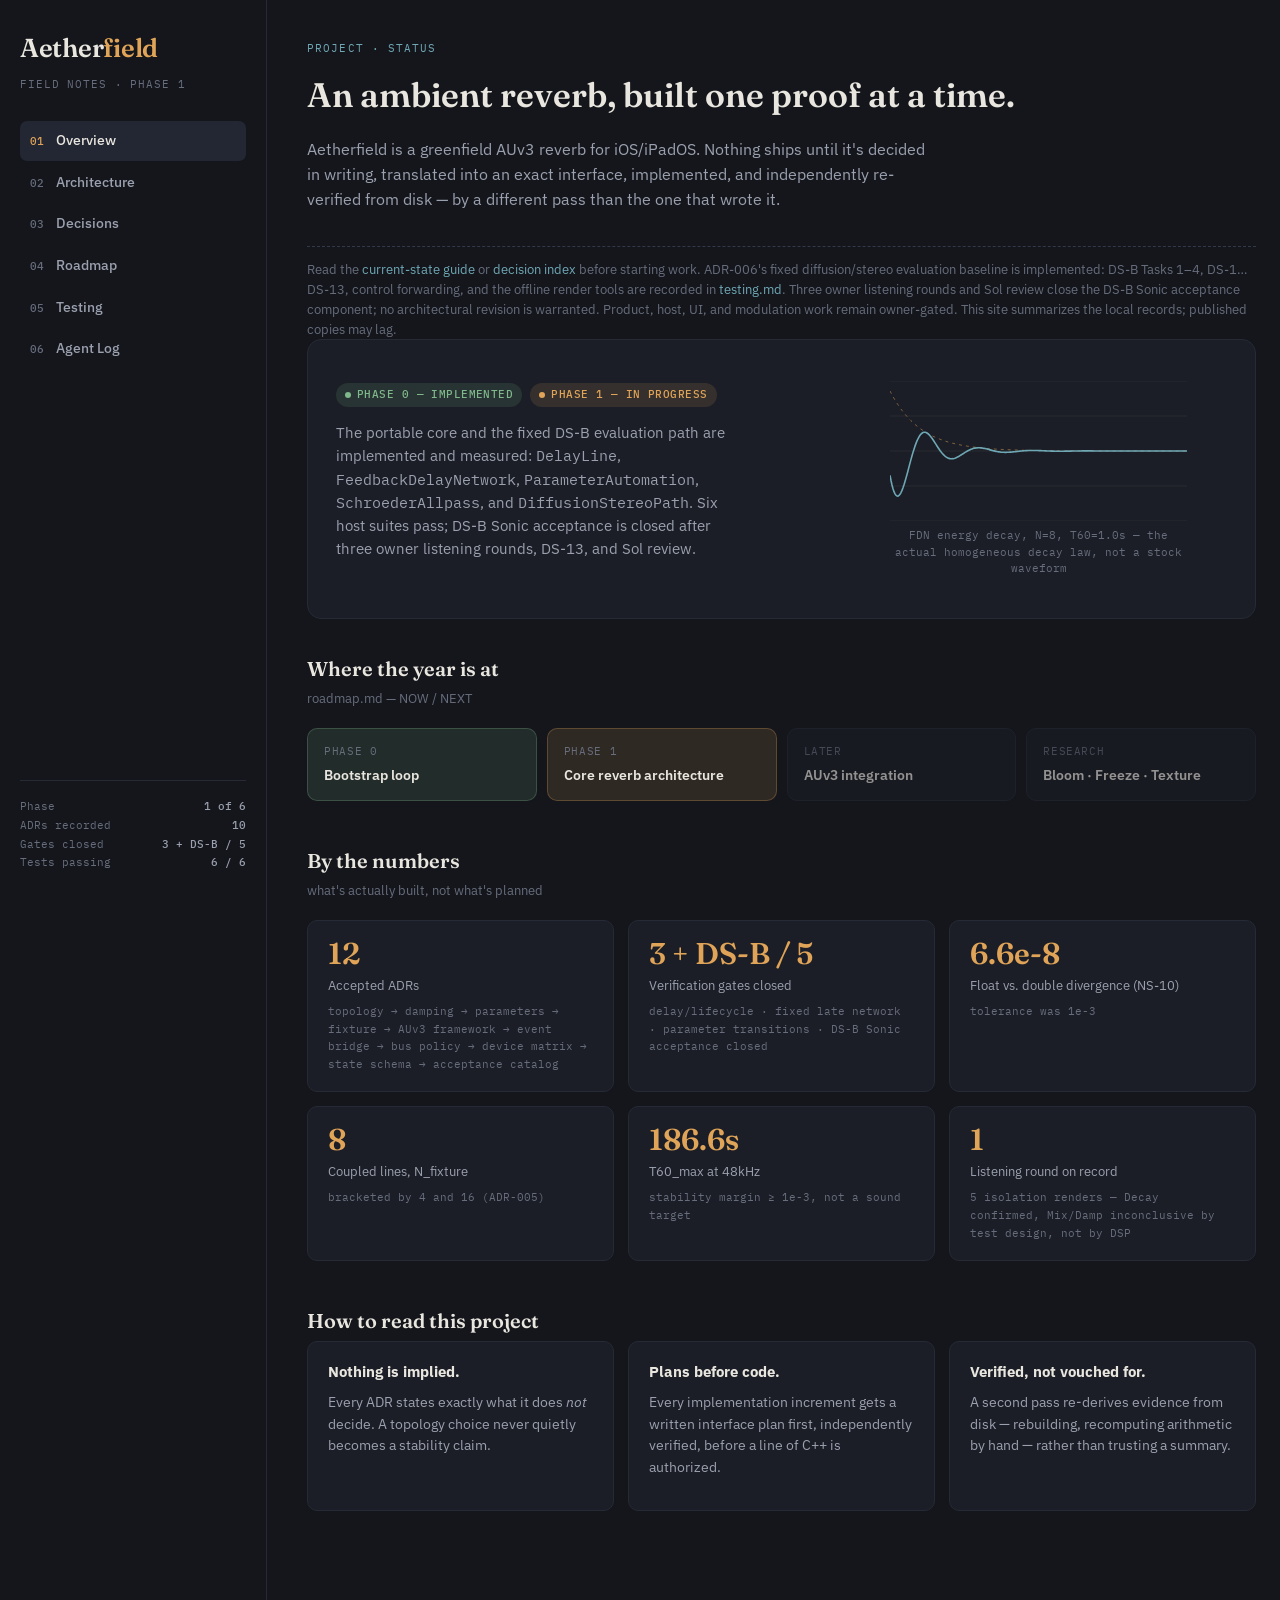
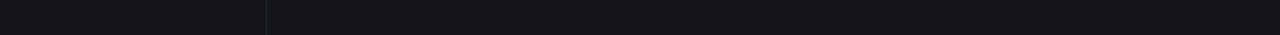
==== commit bd1b7364: "Correct ADR-010's iOS/iPadOS floor: 26+, not 25+ iOS 27/iPadOS 27 publicly shipped 2026-09-14, four " ====
--- a/docs/site/index.html
+++ b/docs/site/index.html
@@ -744,9 +744,11 @@
           mechanism. A bounded research task found every cited API needs only
           iOS 9.0 — no real constraint — so the owner set the minimum
           deployment target as a rolling <b>"current major version minus
-          one"</b> policy, concretely iOS/iPadOS 25+ as of acceptance, per
-          Apple's own June 2026 distribution data. Device/chip-tier scope and
-          sample-rate-matrix expansion remain open.</div>
+          one"</b> policy, concretely iOS/iPadOS 26+ (corrected 2026-09-19
+          from the 25+ originally recorded, since iOS 27 had already shipped
+          before acceptance), per Apple's own June 2026 distribution data.
+          Device/chip-tier scope and sample-rate-matrix expansion remain
+          open.</div>
         <div class="adr-meta"><a href="../decisions/ADR-010-device-lifecycle-matrix.md">Full ADR</a></div>
       </div>
 
